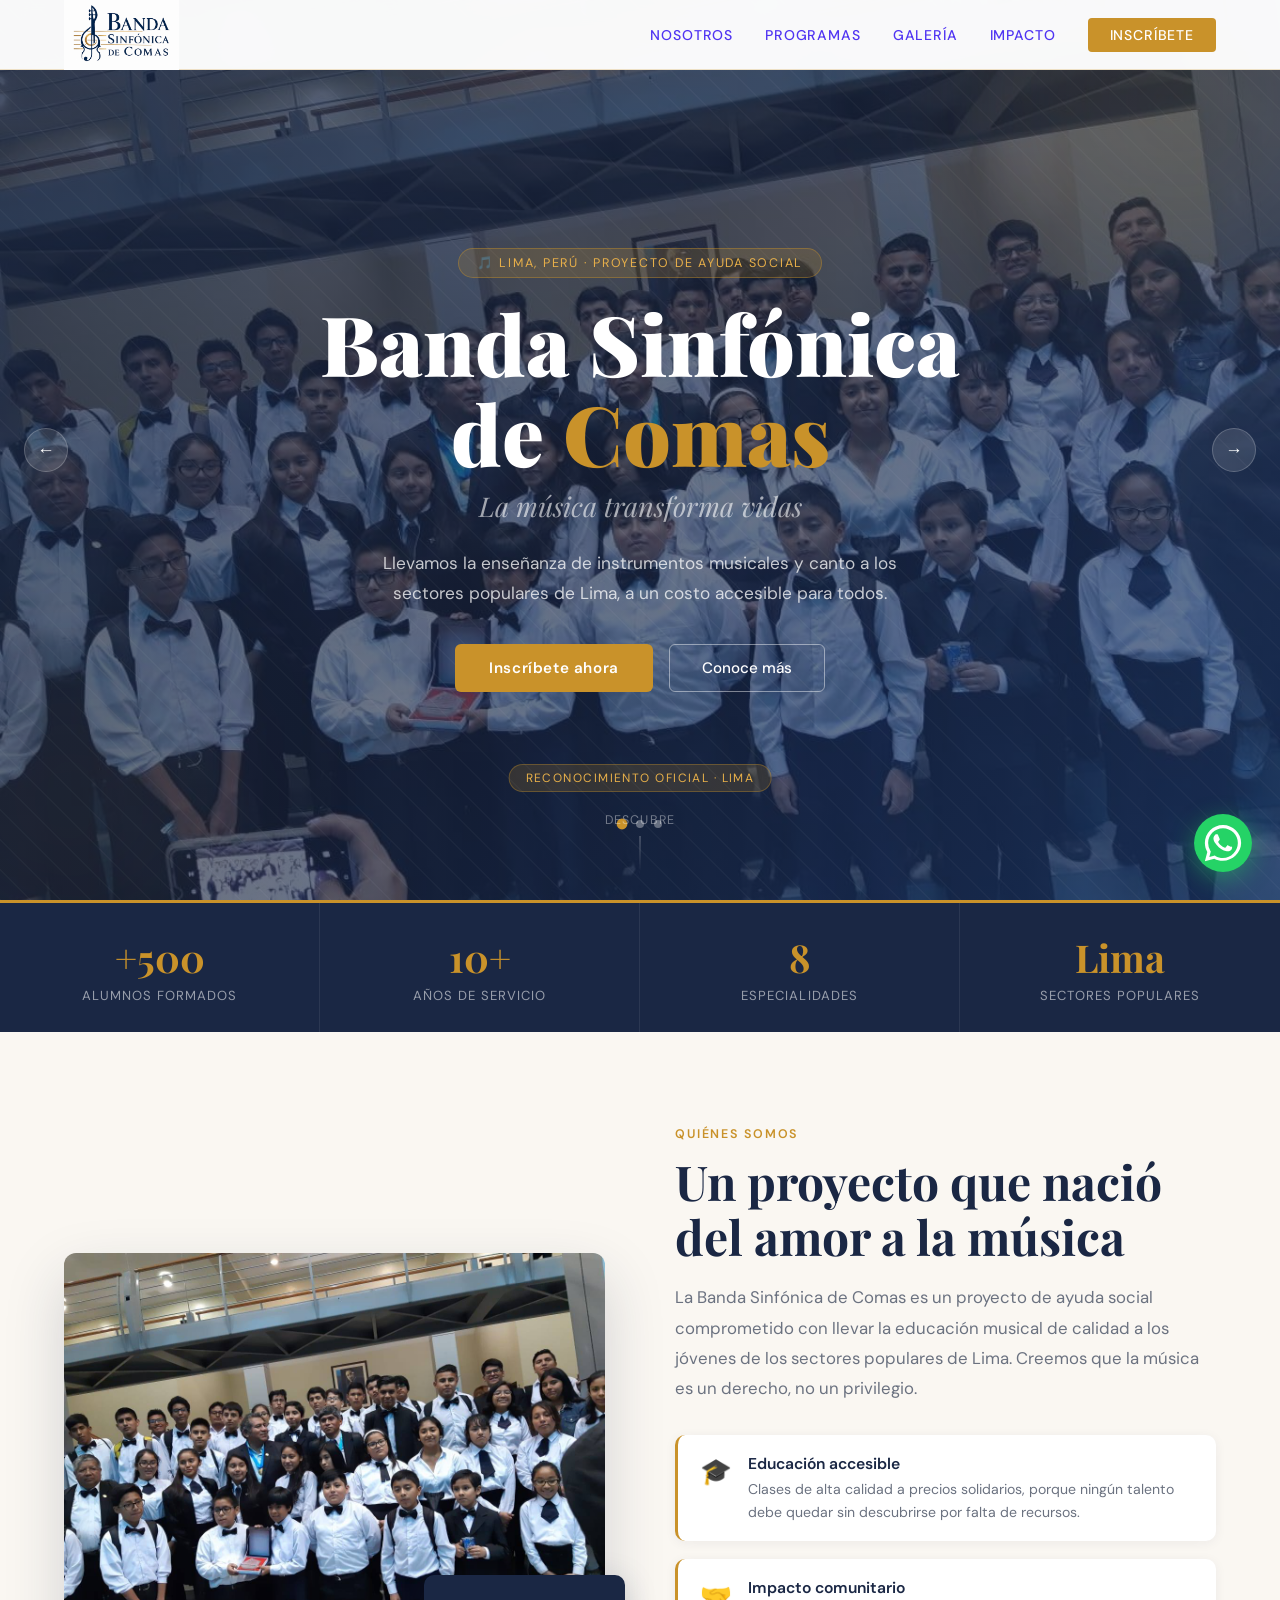
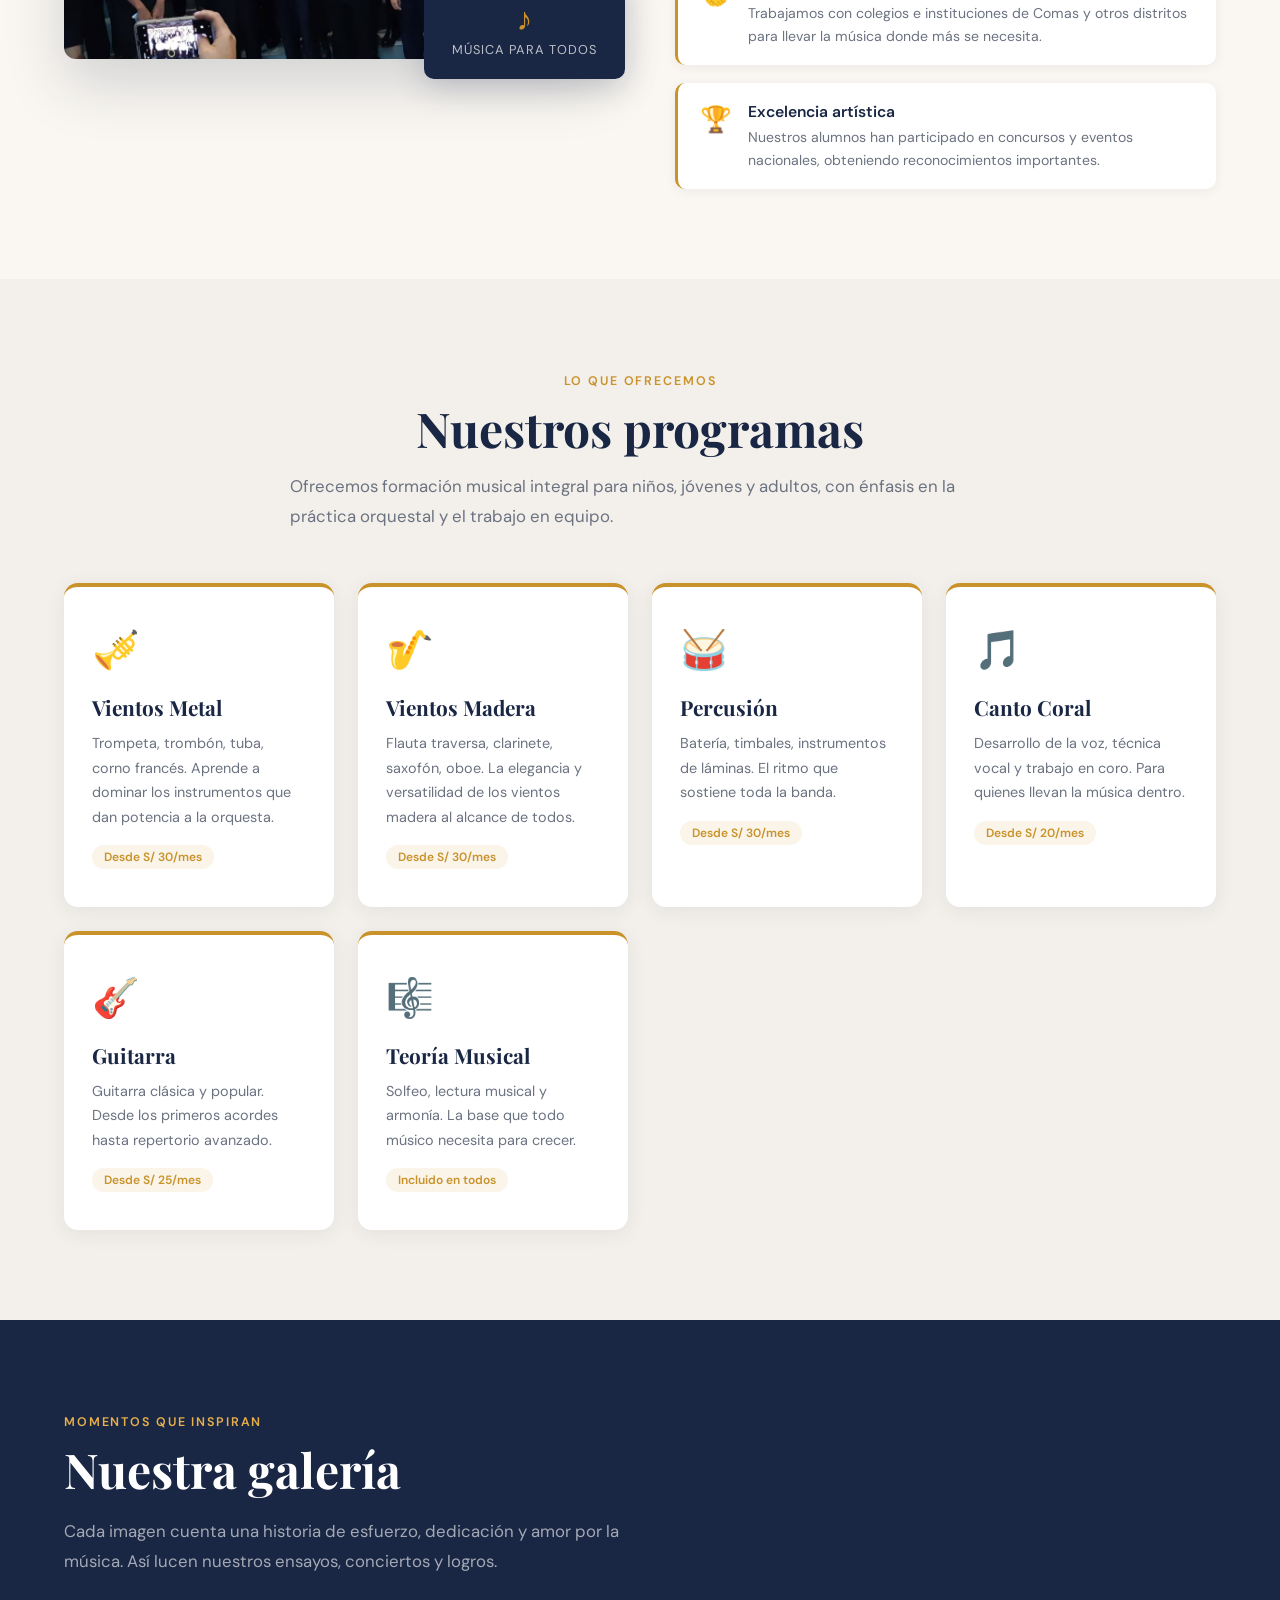
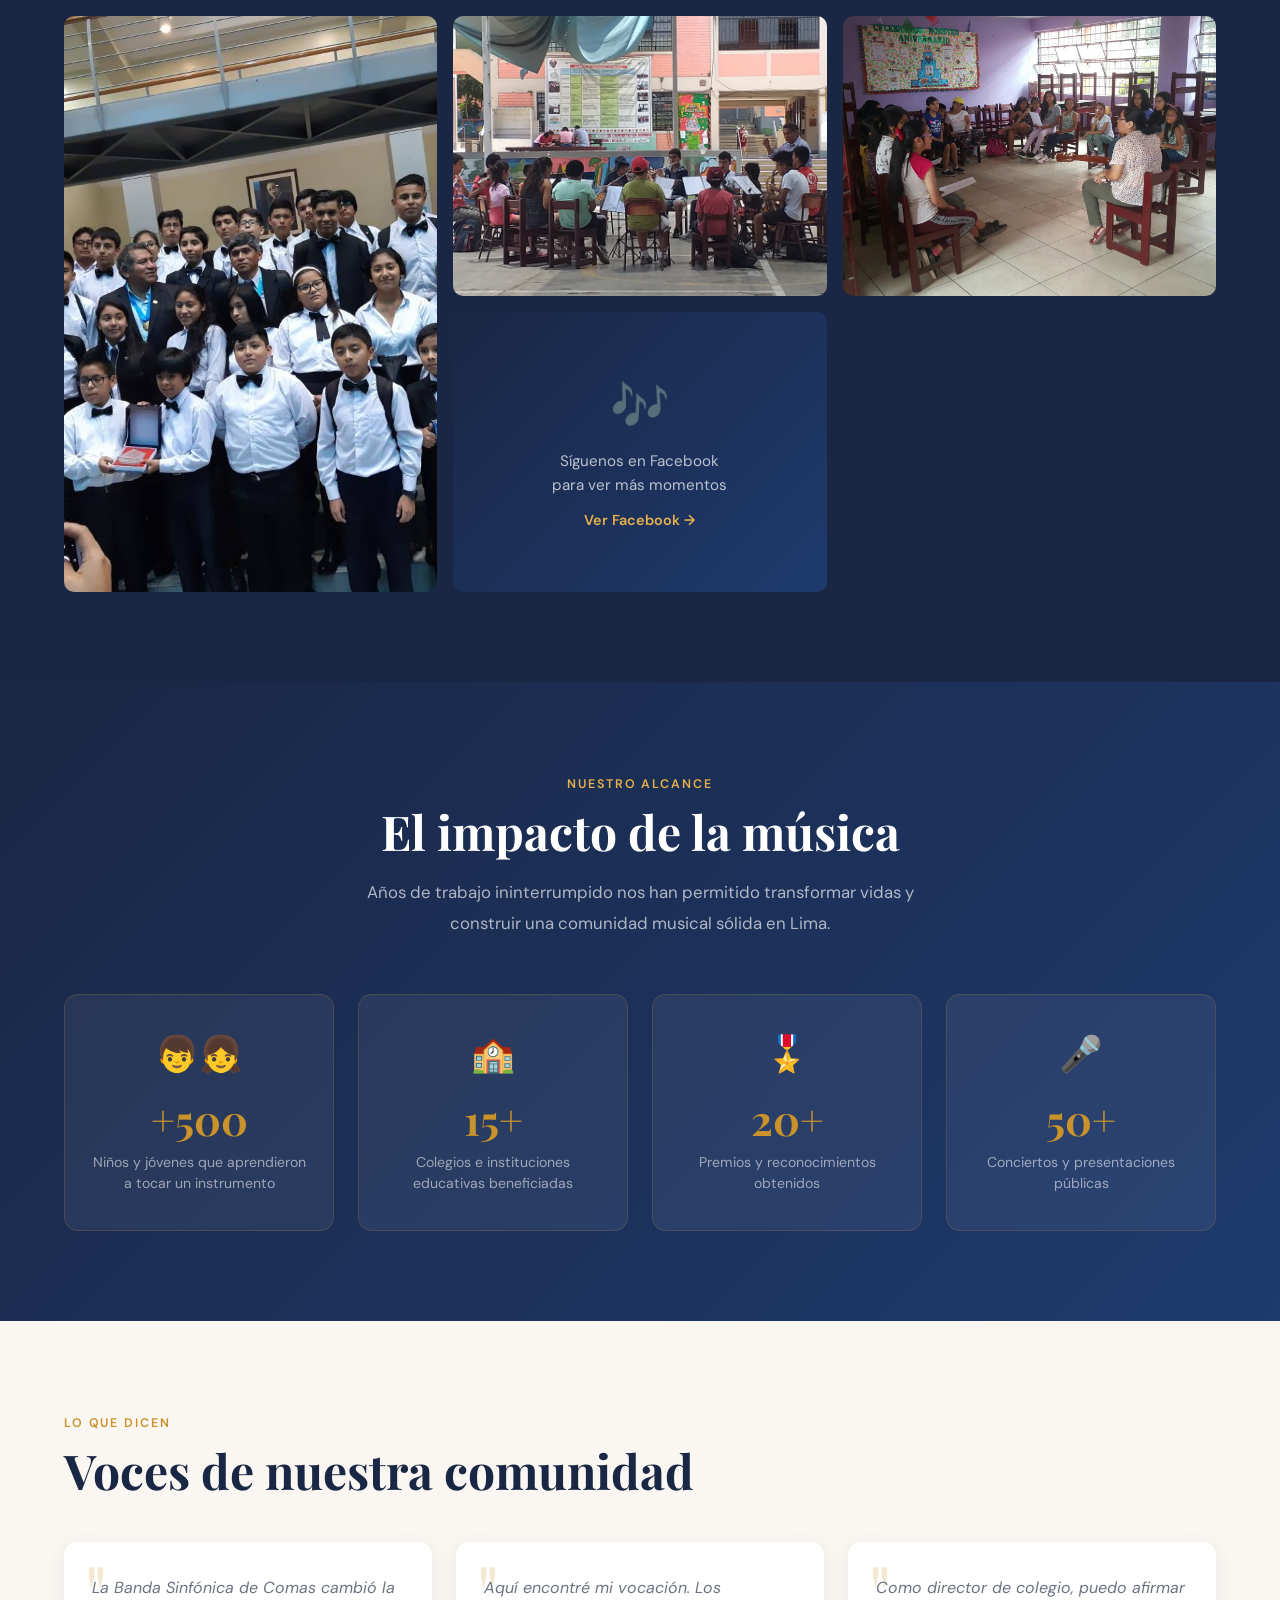
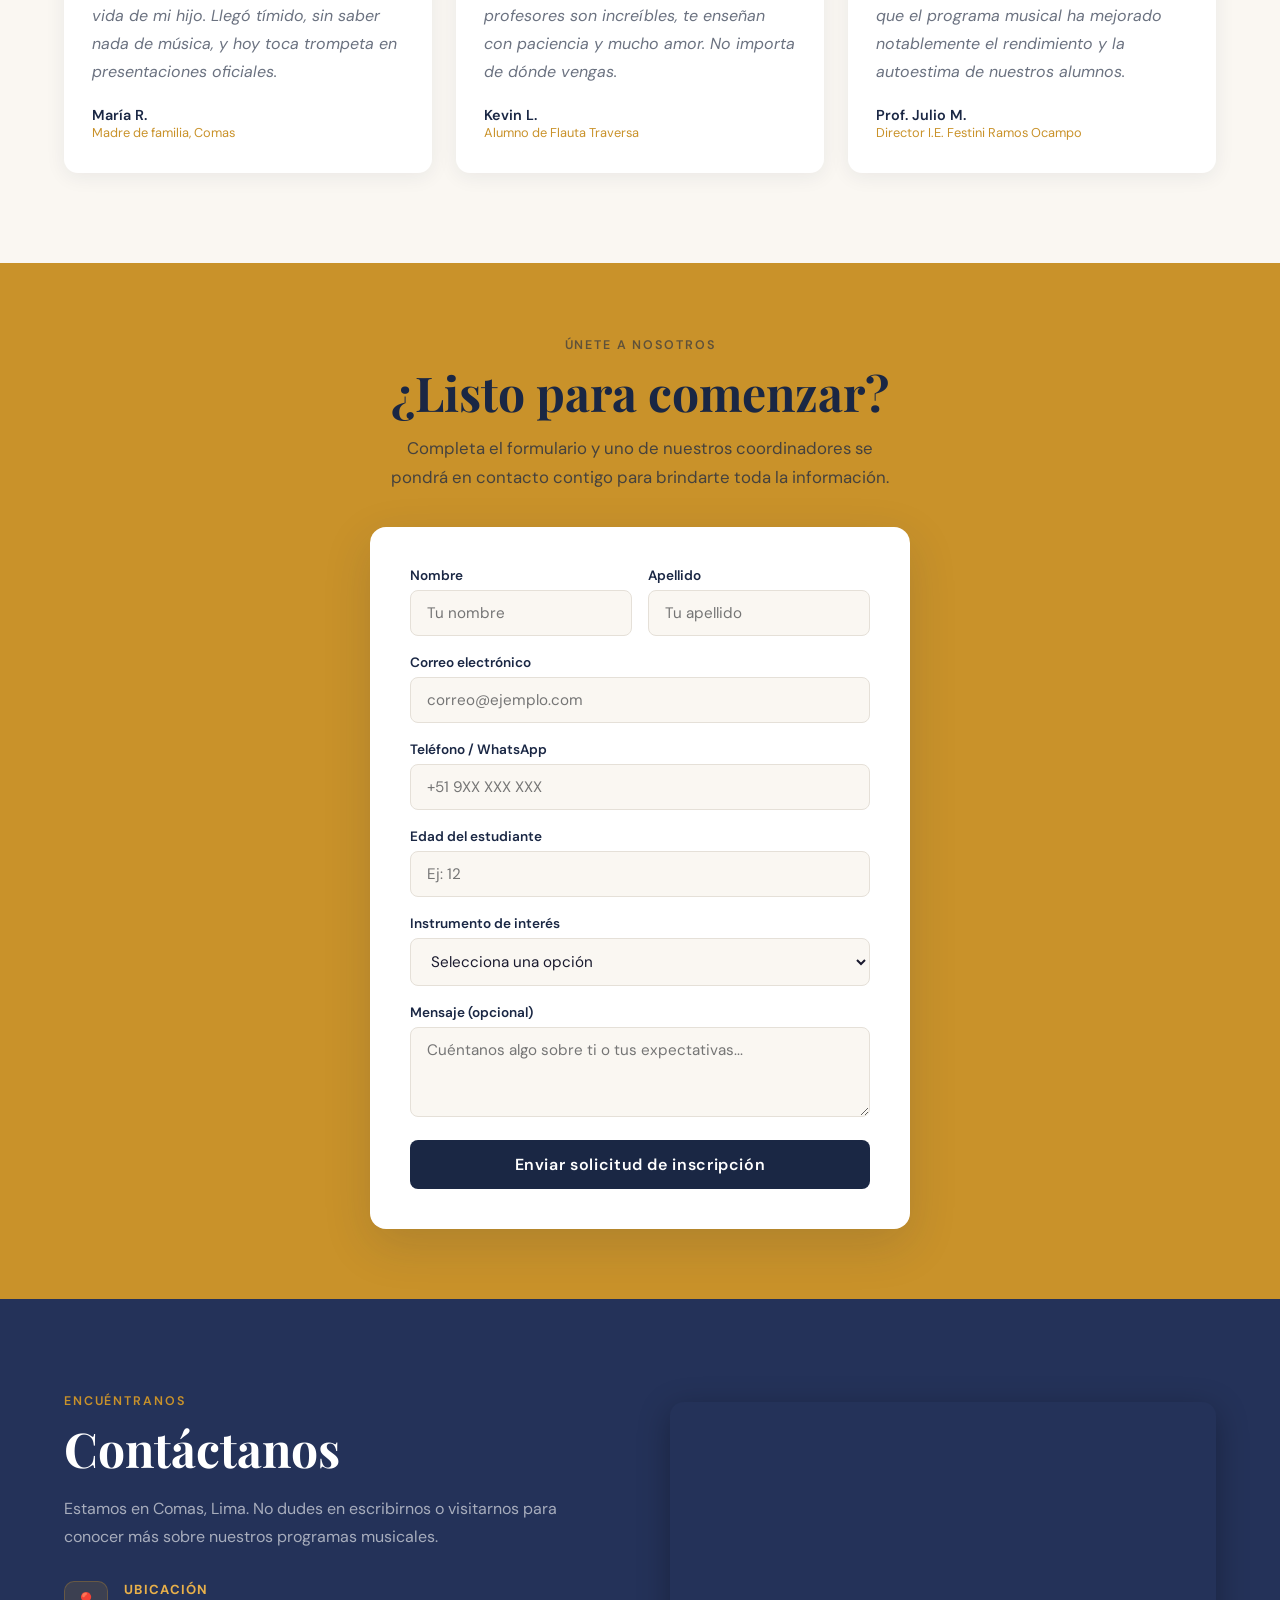
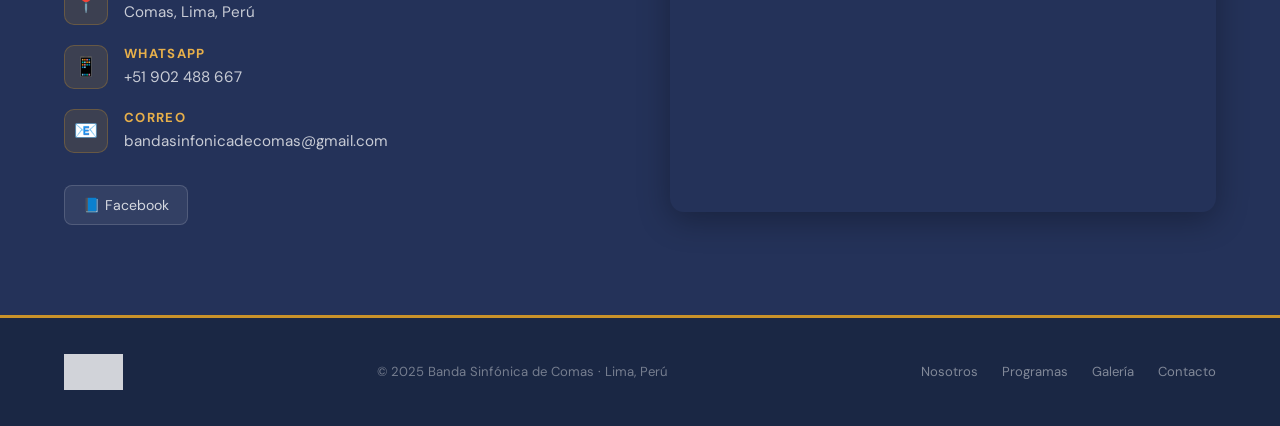
==== index_2.html @ 3921344e "Add files via upload" ====
<!DOCTYPE html>
<html lang="es">

<head>
  <meta charset="UTF-8" />
  <meta name="viewport" content="width=device-width, initial-scale=1.0" />
  <title>Banda Sinfónica de Comas | Música para Todos</title>
  <meta name="description"
    content="La Banda Sinfónica de Comas es un proyecto de ayuda social que lleva la enseñanza de instrumentos musicales y canto a sectores populares de Lima, Perú." />
  <meta name="keywords"
    content="Banda Sinfónica de Comas, música Lima, enseñanza musical, instrumentos, canto, Perú, música popular" />
  <meta property="og:title" content="Banda Sinfónica de Comas" />
  <meta property="og:description"
    content="Llevamos la música a quienes más lo merecen. Clases de instrumentos y canto a bajo costo en Lima, Perú." />
  <meta property="og:type" content="website" />
  <link rel="preconnect" href="https://fonts.googleapis.com" />
  <link rel="preconnect" href="https://fonts.gstatic.com" crossorigin />
  <link
    href="https://fonts.googleapis.com/css2?family=Playfair+Display:wght@400;700;900&family=DM+Sans:wght@300;400;500;600&display=swap"
    rel="stylesheet" />

  <!-- WHATSAPP FLOTANTE -->
  <a href="https://wa.me/51902488667?text=Hola%2C%20me%20interesa%20información%20sobre%20la%20Banda%20Sinfónica%20de%20Comas"
    target="_blank" rel="noopener" class="whatsapp-float" aria-label="Contáctanos por WhatsApp">
    <svg xmlns="http://www.w3.org/2000/svg" viewBox="0 0 48 48" fill="none">
      <circle cx="24" cy="24" r="24" fill="#25D366" />
      <path fill="#fff"
        d="M34.5 13.5A14.9 14.9 0 0 0 24 9C15.7 9 9 15.7 9 24c0 2.6.7 5.2 2 7.4L9 39l7.8-2c2.1 1.1 4.5 1.7 6.9 1.7h.1C31.9 38.7 39 32 39 24c0-4-1.6-7.8-4.5-10.5zM24 36.4h-.1c-2.2 0-4.3-.6-6.2-1.7l-.4-.3-4.6 1.2 1.2-4.5-.3-.5A12.3 12.3 0 0 1 11.7 24C11.7 17.2 17.2 11.7 24 11.7c3.3 0 6.4 1.3 8.7 3.6 2.3 2.3 3.6 5.4 3.6 8.7-.1 6.8-5.6 12.4-12.3 12.4zm6.8-9.2c-.4-.2-2.2-1.1-2.6-1.2-.4-.1-.6-.2-.9.2-.3.4-1 1.2-1.2 1.5-.2.3-.5.3-.9.1-.4-.2-1.6-.6-3-1.9-1.1-1-1.9-2.2-2.1-2.6-.2-.4 0-.6.2-.8l.6-.7c.2-.2.3-.4.4-.7.1-.3 0-.5-.1-.7-.1-.2-.9-2.1-1.2-2.9-.3-.8-.6-.7-.9-.7h-.7c-.3 0-.7.1-1 .5-.4.4-1.3 1.3-1.3 3.1s1.4 3.6 1.6 3.8c.2.3 2.7 4.1 6.5 5.7.9.4 1.6.6 2.2.8.9.3 1.7.2 2.4.1.7-.1 2.2-.9 2.5-1.8.3-.9.3-1.6.2-1.8-.1-.1-.4-.2-.8-.4z" />
    </svg>
    <span class="whatsapp-tooltip">¡Escríbenos!</span>
  </a>

  <style>
    *,
    *::before,
    *::after {
      box-sizing: border-box;
      margin: 0;
      padding: 0;
    }

    .whatsapp-float {
      position: fixed;
      bottom: 28px;
      right: 28px;
      z-index: 999;
      width: 58px;
      height: 58px;
      display: flex;
      align-items: center;
      justify-content: center;
      border-radius: 50%;
      box-shadow: 0 6px 24px rgba(37, 211, 102, 0.45);
      transition: transform 0.25s, box-shadow 0.25s;
      animation: waPulse 2.5s infinite;
    }

    .whatsapp-float svg {
      width: 58px;
      height: 58px;
    }

    .whatsapp-float:hover {
      transform: scale(1.12);
      box-shadow: 0 10px 32px rgba(37, 211, 102, 0.6);
      animation: none;
    }

    .whatsapp-tooltip {
      position: absolute;
      right: 68px;
      background: #25D366;
      color: #fff;
      font-family: 'DM Sans', sans-serif;
      font-size: 0.82rem;
      font-weight: 600;
      padding: 6px 14px;
      border-radius: 20px;
      white-space: nowrap;
      opacity: 0;
      pointer-events: none;
      transform: translateX(8px);
      transition: opacity 0.2s, transform 0.2s;
      box-shadow: 0 4px 12px rgba(0, 0, 0, 0.15);
    }

    .whatsapp-tooltip::after {
      content: '';
      position: absolute;
      right: -6px;
      top: 50%;
      transform: translateY(-50%);
      border: 6px solid transparent;
      border-left-color: #25D366;
      border-right: none;
    }

    .whatsapp-float:hover .whatsapp-tooltip {
      opacity: 1;
      transform: translateX(0);
    }


    :root {
      --navy: #1a2744;
      --navy-light: #243259;
      --gold: #c9922a;
      --gold-light: #e8b04a;
      --cream: #faf7f2;
      --white: #ffffff;
      --gray: #6b7280;
      --gray-light: #f3f0eb;
      --text: #1a1a2e;
    }

    html {
      scroll-behavior: smooth;
    }

    body {
      font-family: 'DM Sans', sans-serif;
      background: var(--cream);
      color: var(--text);
      overflow-x: hidden;
    }

    /* ── NAV ── */
    nav {
      position: fixed;
      top: 0;
      left: 0;
      right: 0;
      z-index: 100;
      background: rgba(255, 255, 255, 0.97);
      backdrop-filter: blur(12px);
      display: flex;
      align-items: center;
      justify-content: space-between;
      padding: 0 5%;
      height: 70px;
      border-bottom: 1px solid rgba(201, 146, 42, 0.25);
    }

    .nav-logo {
      display: flex;
      align-items: center;
      gap: 12px;
      text-decoration: none;
    }

    .nav-logo img {
      height: 70px;
      filter: brightness(1) invert(0);
    }

    .nav-links {
      display: flex;
      gap: 32px;
      list-style: none;
    }

    .nav-links a {
      color: rgba(43, 9, 240, 0.82);
      text-decoration: none;
      font-size: 0.88rem;
      font-weight: 500;
      letter-spacing: 0.06em;
      text-transform: uppercase;
      transition: color 0.2s;
    }

    .nav-links a:hover {
      color: var(--gold-light);
    }

    .nav-cta {
      background: var(--gold);
      color: #ffffff !important;
      padding: 8px 22px;
      border-radius: 4px;
    }

    .nav-cta:hover {
      background: var(--gold-light);
      color: var(--navy) !important;
    }

    .hamburger {
      display: none;
      flex-direction: column;
      gap: 5px;
      cursor: pointer;
      background: none;
      border: none;
      padding: 4px;
    }

    .hamburger span {
      display: block;
      width: 24px;
      height: 2px;
      background: #2c0586;
      border-radius: 2px;
      transition: 0.3s;
    }

    .mobile-menu {
      display: none;
      flex-direction: column;
      background: var(--navy);
      padding: 24px 5%;
      position: fixed;
      top: 70px;
      left: 0;
      right: 0;
      z-index: 99;
      border-bottom: 2px solid var(--gold);
    }

    .mobile-menu a {
      color: rgba(32, 4, 97, 0.85);
      text-decoration: none;
      padding: 12px 0;
      border-bottom: 1px solid rgba(12, 3, 94, 0.08);
      font-size: 1rem;
      font-weight: 500;
    }

    .mobile-menu.open {
      display: flex;
    }

    /* ── HERO ── */
    #hero {
      min-height: 100vh;
      display: flex;
      align-items: center;
      justify-content: center;
      text-align: center;
      padding: 100px 5% 60px;
      position: relative;
      overflow: hidden;
    }

    /* Slideshow background */
    .hero-slider {
      position: absolute;
      inset: 0;
      z-index: 0;
    }

    .hero-slide {
      position: absolute;
      inset: 0;
      background-size: cover;
      background-position: center;
      opacity: 0;
      transition: opacity 1.2s ease;
    }

    .hero-slide.active {
      opacity: 1;
    }

    .hero-slide::after {
      content: '';
      position: absolute;
      inset: 0;
      background: linear-gradient(135deg,
          rgba(26, 39, 68, 0.82) 0%,
          rgba(26, 39, 68, 0.65) 50%,
          rgba(30, 58, 110, 0.72) 100%);
    }

    /* Slide dots */
    .hero-dots {
      position: absolute;
      bottom: 72px;
      left: 50%;
      transform: translateX(-50%);
      display: flex;
      gap: 10px;
      z-index: 10;
    }

    .hero-dot {
      width: 8px;
      height: 8px;
      border-radius: 50%;
      background: rgba(255, 255, 255, 0.35);
      border: none;
      cursor: pointer;
      padding: 0;
      transition: background 0.3s, transform 0.3s;
    }

    .hero-dot.active {
      background: var(--gold);
      transform: scale(1.35);
    }

    /* Slide arrows */
    .hero-arrow {
      position: absolute;
      top: 50%;
      transform: translateY(-50%);
      z-index: 10;
      background: rgba(255, 255, 255, 0.12);
      border: 1px solid rgba(255, 255, 255, 0.2);
      color: #fff;
      width: 44px;
      height: 44px;
      border-radius: 50%;
      display: flex;
      align-items: center;
      justify-content: center;
      cursor: pointer;
      font-size: 1.1rem;
      transition: background 0.2s;
    }

    .hero-arrow:hover {
      background: rgba(201, 146, 42, 0.45);
      border-color: var(--gold);
    }

    .hero-arrow.prev {
      left: 24px;
    }

    .hero-arrow.next {
      right: 24px;
    }

    /* Caption pill per slide */
    .slide-caption {
      position: absolute;
      bottom: 108px;
      left: 50%;
      transform: translateX(-50%);
      z-index: 10;
      background: rgba(201, 146, 42, 0.18);
      border: 1px solid rgba(201, 146, 42, 0.35);
      color: var(--gold-light);
      font-size: 0.75rem;
      letter-spacing: 0.12em;
      text-transform: uppercase;
      padding: 5px 16px;
      border-radius: 20px;
      white-space: nowrap;
      opacity: 0;
      transition: opacity 0.6s ease;
      pointer-events: none;
    }

    .slide-caption.visible {
      opacity: 1;
    }

    .hero-bg-pattern {
      position: absolute;
      inset: 0;
      opacity: 0.03;
      z-index: 1;
      background-image: repeating-linear-gradient(45deg, #fff 0, #fff 1px, transparent 0, transparent 50%);
      background-size: 30px 30px;
    }

    .hero-deco {
      position: absolute;
      z-index: 1;
      border-radius: 50%;
      filter: blur(80px);
      pointer-events: none;
    }

    .hero-deco-1 {
      width: 400px;
      height: 400px;
      background: rgba(201, 146, 42, 0.12);
      top: -100px;
      right: -100px;
    }

    .hero-deco-2 {
      width: 300px;
      height: 300px;
      background: rgba(201, 146, 42, 0.06);
      bottom: -50px;
      left: -80px;
    }

    .hero-content {
      position: relative;
      max-width: 800px;
      z-index: 5;
    }

    .hero-badge {
      display: inline-block;
      margin-bottom: 20px;
      background: rgba(201, 146, 42, 0.18);
      border: 1px solid rgba(201, 146, 42, 0.4);
      color: var(--gold-light);
      font-size: 0.78rem;
      letter-spacing: 0.14em;
      text-transform: uppercase;
      padding: 6px 18px;
      border-radius: 20px;
      animation: fadeUp 0.6s ease both;
    }

    .hero-title {
      font-family: 'Playfair Display', serif;
      font-size: clamp(2.6rem, 7vw, 5.2rem);
      font-weight: 900;
      color: #fff;
      line-height: 1.08;
      margin-bottom: 10px;
      animation: fadeUp 0.7s 0.1s ease both;
    }

    .hero-title span {
      color: var(--gold);
    }

    .hero-subtitle {
      font-family: 'Playfair Display', serif;
      font-size: clamp(1.1rem, 3vw, 1.7rem);
      color: rgba(255, 255, 255, 0.6);
      font-style: italic;
      margin-bottom: 24px;
      animation: fadeUp 0.7s 0.2s ease both;
    }

    .hero-desc {
      font-size: 1.08rem;
      color: rgba(255, 255, 255, 0.75);
      max-width: 560px;
      margin: 0 auto 36px;
      line-height: 1.75;
      animation: fadeUp 0.7s 0.3s ease both;
    }

    .hero-buttons {
      display: flex;
      gap: 16px;
      justify-content: center;
      flex-wrap: wrap;
      animation: fadeUp 0.7s 0.4s ease both;
    }

    .btn-primary {
      background: var(--gold);
      color: #fff;
      text-decoration: none;
      padding: 14px 34px;
      border-radius: 6px;
      font-weight: 600;
      font-size: 0.95rem;
      letter-spacing: 0.04em;
      transition: background 0.2s, transform 0.2s;
    }

    .btn-primary:hover {
      background: var(--gold-light);
      transform: translateY(-2px);
    }

    .btn-outline {
      border: 1.5px solid rgba(255, 255, 255, 0.45);
      color: #fff;
      text-decoration: none;
      padding: 13px 32px;
      border-radius: 6px;
      font-weight: 500;
      font-size: 0.95rem;
      transition: border-color 0.2s, background 0.2s;
    }

    .btn-outline:hover {
      border-color: var(--gold-light);
      background: rgba(201, 146, 42, 0.1);
    }

    .hero-scroll {
      position: absolute;
      bottom: 28px;
      left: 50%;
      transform: translateX(-50%);
      color: rgba(255, 255, 255, 0.4);
      font-size: 0.78rem;
      letter-spacing: 0.1em;
      text-transform: uppercase;
      display: flex;
      flex-direction: column;
      align-items: center;
      gap: 8px;
      animation: bounce 2s infinite;
      z-index: 10;
    }

    .hero-scroll::after {
      content: '';
      display: block;
      width: 1px;
      height: 36px;
      background: linear-gradient(to bottom, rgba(255, 255, 255, 0.4), transparent);
    }

    /* ── STATS BAR ── */
    .stats-bar {
      background: var(--navy);
      display: grid;
      grid-template-columns: repeat(4, 1fr);
      border-top: 3px solid var(--gold);
    }

    .stat-item {
      padding: 28px 20px;
      text-align: center;
      border-right: 1px solid rgba(255, 255, 255, 0.08);
    }

    .stat-item:last-child {
      border-right: none;
    }

    .stat-num {
      font-family: 'Playfair Display', serif;
      font-size: 2.4rem;
      font-weight: 700;
      color: var(--gold);
    }

    .stat-label {
      font-size: 0.82rem;
      color: rgba(255, 255, 255, 0.55);
      margin-top: 4px;
      text-transform: uppercase;
      letter-spacing: 0.08em;
    }

    /* ── SECTION COMMONS ── */
    section {
      padding: 90px 5%;
    }

    .section-tag {
      display: inline-block;
      color: var(--gold);
      font-size: 0.78rem;
      letter-spacing: 0.15em;
      text-transform: uppercase;
      font-weight: 600;
      margin-bottom: 12px;
    }

    .section-title {
      font-family: 'Playfair Display', serif;
      font-size: clamp(2rem, 4vw, 3rem);
      font-weight: 700;
      color: var(--navy);
      line-height: 1.15;
      margin-bottom: 18px;
    }

    .section-title.light {
      color: #fff;
    }

    .section-body {
      color: var(--gray);
      font-size: 1.05rem;
      line-height: 1.8;
      max-width: 560px;
    }

    .section-body.wide {
      max-width: 700px;
    }

    /* ── NOSOTROS ── */
    #nosotros {
      background: var(--cream);
      display: grid;
      grid-template-columns: 1fr 1fr;
      gap: 70px;
      align-items: center;
    }

    .about-img-wrap {
      position: relative;
    }

    .about-img-wrap img {
      width: 100%;
      border-radius: 12px;
      box-shadow: 0 24px 60px rgba(26, 39, 68, 0.18);
      display: block;
    }

    .about-badge {
      position: absolute;
      bottom: -20px;
      right: -20px;
      background: var(--navy);
      color: #fff;
      padding: 20px 28px;
      border-radius: 10px;
      box-shadow: 0 8px 32px rgba(26, 39, 68, 0.22);
      text-align: center;
    }

    .about-badge strong {
      font-family: 'Playfair Display', serif;
      font-size: 2rem;
      color: var(--gold);
      display: block;
    }

    .about-badge span {
      font-size: 0.8rem;
      opacity: 0.7;
      text-transform: uppercase;
      letter-spacing: 0.08em;
    }

    .about-features {
      display: flex;
      flex-direction: column;
      gap: 18px;
      margin-top: 32px;
    }

    .feature {
      display: flex;
      gap: 16px;
      align-items: flex-start;
      background: #fff;
      padding: 18px 22px;
      border-radius: 10px;
      border-left: 3px solid var(--gold);
      box-shadow: 0 2px 12px rgba(26, 39, 68, 0.06);
    }

    .feature-icon {
      font-size: 1.6rem;
      flex-shrink: 0;
      margin-top: 2px;
    }

    .feature h4 {
      font-weight: 600;
      color: var(--navy);
      margin-bottom: 4px;
      font-size: 0.98rem;
    }

    .feature p {
      color: var(--gray);
      font-size: 0.88rem;
      line-height: 1.6;
    }

    /* ── PROGRAMAS ── */
    #programas {
      background: var(--gray-light);
      text-align: center;
    }

    #programas .section-title {
      margin: 0 auto 14px;
    }

    #programas .section-body {
      margin: 0 auto 52px;
      text-align: left;
    }

    .programs-grid {
      display: grid;
      grid-template-columns: repeat(auto-fit, minmax(240px, 1fr));
      gap: 24px;
    }

    .program-card {
      background: #fff;
      border-radius: 14px;
      padding: 38px 28px;
      text-align: left;
      box-shadow: 0 4px 20px rgba(26, 39, 68, 0.07);
      border-top: 4px solid var(--gold);
      transition: transform 0.25s, box-shadow 0.25s;
    }

    .program-card:hover {
      transform: translateY(-6px);
      box-shadow: 0 12px 36px rgba(26, 39, 68, 0.13);
    }

    .program-icon {
      font-size: 2.4rem;
      margin-bottom: 18px;
    }

    .program-card h3 {
      font-family: 'Playfair Display', serif;
      font-size: 1.3rem;
      color: var(--navy);
      margin-bottom: 10px;
    }

    .program-card p {
      color: var(--gray);
      font-size: 0.9rem;
      line-height: 1.7;
    }

    .program-tag {
      display: inline-block;
      margin-top: 16px;
      background: rgba(201, 146, 42, 0.1);
      color: var(--gold);
      font-size: 0.75rem;
      padding: 4px 12px;
      border-radius: 20px;
      font-weight: 600;
    }

    /* ── GALERÍA ── */
    #galeria {
      background: var(--navy);
      color: #fff;
    }

    #galeria .section-body {
      color: rgba(255, 255, 255, 0.6);
      margin-bottom: 40px;
    }

    .gallery-grid {
      display: grid;
      grid-template-columns: repeat(3, 1fr);
      grid-template-rows: auto auto;
      gap: 16px;
    }

    .gallery-item {
      overflow: hidden;
      border-radius: 10px;
      position: relative;
      aspect-ratio: 4/3;
    }

    .gallery-item img {
      width: 100%;
      height: 100%;
      object-fit: cover;
      transition: transform 0.5s;
    }

    .gallery-item:hover img {
      transform: scale(1.06);
    }

    .gallery-item.tall {
      grid-row: span 2;
      aspect-ratio: unset;
    }

    /* ── IMPACTO ── */
    #impacto {
      background: linear-gradient(135deg, var(--navy) 0%, #1e3a6e 100%);
      text-align: center;
      color: #fff;
    }

    #impacto .section-body {
      color: rgba(255, 255, 255, 0.65);
      margin: 0 auto 56px;
    }

    .impact-grid {
      display: grid;
      grid-template-columns: repeat(auto-fit, minmax(220px, 1fr));
      gap: 24px;
    }

    .impact-card {
      background: rgba(255, 255, 255, 0.06);
      border-radius: 14px;
      padding: 36px 24px;
      border: 1px solid rgba(201, 146, 42, 0.2);
      transition: background 0.25s;
    }

    .impact-card:hover {
      background: rgba(255, 255, 255, 0.1);
    }

    .impact-icon {
      font-size: 2.2rem;
      margin-bottom: 14px;
    }

    .impact-num {
      font-family: 'Playfair Display', serif;
      font-size: 2.6rem;
      font-weight: 700;
      color: var(--gold);
    }

    .impact-label {
      color: rgba(255, 255, 255, 0.55);
      font-size: 0.88rem;
      margin-top: 6px;
      line-height: 1.5;
    }

    /* ── TESTIMONIOS ── */
    #testimonios {
      background: var(--cream);
    }

    .testimonios-grid {
      display: grid;
      grid-template-columns: repeat(auto-fit, minmax(280px, 1fr));
      gap: 24px;
      margin-top: 44px;
    }

    .testimonio {
      background: #fff;
      border-radius: 14px;
      padding: 32px 28px;
      box-shadow: 0 4px 20px rgba(26, 39, 68, 0.07);
      position: relative;
    }

    .testimonio::before {
      content: '"';
      font-family: 'Playfair Display', serif;
      font-size: 5rem;
      color: var(--gold);
      opacity: 0.2;
      position: absolute;
      top: 10px;
      left: 20px;
      line-height: 1;
    }

    .testimonio p {
      color: var(--gray);
      line-height: 1.75;
      font-style: italic;
      position: relative;
    }

    .testimonio-author {
      margin-top: 20px;
      font-weight: 600;
      color: var(--navy);
      font-size: 0.9rem;
    }

    .testimonio-role {
      color: var(--gold);
      font-size: 0.8rem;
    }

    /* ── INSCRIPCIÓN ── */
    #inscripcion {
      background: var(--gold);
      text-align: center;
      padding: 70px 5%;
    }

    #inscripcion .section-title {
      color: var(--navy);
      margin: 0 auto 14px;
    }

    #inscripcion p {
      color: rgba(26, 39, 68, 0.75);
      font-size: 1.05rem;
      margin: 0 auto 36px;
      max-width: 520px;
      line-height: 1.7;
    }

    .form-wrap {
      max-width: 540px;
      margin: 0 auto;
      background: #fff;
      border-radius: 16px;
      padding: 40px;
      box-shadow: 0 16px 48px rgba(26, 39, 68, 0.15);
      text-align: left;
    }

    .form-row {
      display: grid;
      grid-template-columns: 1fr 1fr;
      gap: 16px;
    }

    .form-group {
      margin-bottom: 18px;
    }

    .form-group label {
      display: block;
      font-size: 0.85rem;
      font-weight: 600;
      color: var(--navy);
      margin-bottom: 6px;
    }

    .form-group input,
    .form-group select,
    .form-group textarea {
      width: 100%;
      padding: 12px 16px;
      border: 1.5px solid #e5e0d8;
      border-radius: 8px;
      font-family: inherit;
      font-size: 0.95rem;
      color: var(--text);
      background: var(--cream);
      transition: border-color 0.2s;
      outline: none;
    }

    .form-group input:focus,
    .form-group select:focus,
    .form-group textarea:focus {
      border-color: var(--gold);
    }

    .form-group textarea {
      resize: vertical;
      min-height: 90px;
    }

    .form-submit {
      width: 100%;
      padding: 14px;
      background: var(--navy);
      color: #fff;
      border: none;
      border-radius: 8px;
      font-size: 1rem;
      font-weight: 600;
      cursor: pointer;
      font-family: inherit;
      letter-spacing: 0.04em;
      transition: background 0.2s;
    }

    .form-submit:hover {
      background: var(--gold);
    }

    /* ── CONTACTO ── */
    #contacto {
      background: var(--navy-light);
      display: grid;
      grid-template-columns: 1fr 1fr;
      gap: 60px;
      align-items: center;
      color: #fff;
    }

    #contacto .section-title {
      color: #fff;
    }

    .contact-items {
      display: flex;
      flex-direction: column;
      gap: 20px;
      margin-top: 30px;
    }

    .contact-item {
      display: flex;
      gap: 16px;
      align-items: flex-start;
    }

    .contact-icon {
      width: 44px;
      height: 44px;
      border-radius: 10px;
      background: rgba(201, 146, 42, 0.15);
      border: 1px solid rgba(201, 146, 42, 0.3);
      display: flex;
      align-items: center;
      justify-content: center;
      font-size: 1.2rem;
      flex-shrink: 0;
    }

    .contact-item h4 {
      font-size: 0.82rem;
      text-transform: uppercase;
      letter-spacing: 0.1em;
      color: var(--gold-light);
      margin-bottom: 4px;
    }

    .contact-item p,
    .contact-item a {
      color: rgba(255, 255, 255, 0.75);
      font-size: 0.95rem;
      text-decoration: none;
    }

    .contact-item a:hover {
      color: var(--gold-light);
    }

    .social-links {
      display: flex;
      gap: 12px;
      margin-top: 32px;
    }

    .social-btn {
      display: flex;
      align-items: center;
      gap: 8px;
      background: rgba(255, 255, 255, 0.07);
      border: 1px solid rgba(255, 255, 255, 0.15);
      color: rgba(255, 255, 255, 0.8);
      text-decoration: none;
      padding: 10px 18px;
      border-radius: 8px;
      font-size: 0.88rem;
      transition: background 0.2s, border-color 0.2s;
    }

    .social-btn:hover {
      background: rgba(201, 146, 42, 0.2);
      border-color: var(--gold);
      color: #fff;
    }

    .map-embed {
      border-radius: 14px;
      overflow: hidden;
      box-shadow: 0 8px 32px rgba(0, 0, 0, 0.3);
      aspect-ratio: 4/3;
    }

    .map-embed iframe {
      width: 100%;
      height: 100%;
      border: none;
      display: block;
    }

    /* ── FOOTER ── */
    footer {
      background: var(--navy);
      border-top: 3px solid var(--gold);
      padding: 36px 5%;
      display: flex;
      align-items: center;
      justify-content: space-between;
      flex-wrap: gap;
      gap: 16px;
    }

    .footer-logo {
      display: flex;
      align-items: center;
      gap: 12px;
    }

    .footer-logo img {
      height: 36px;
      filter: brightness(0) invert(1);
      opacity: 0.8;
    }

    .footer-copy {
      color: rgba(255, 255, 255, 0.4);
      font-size: 0.82rem;
    }

    .footer-links {
      display: flex;
      gap: 24px;
    }

    .footer-links a {
      color: rgba(255, 255, 255, 0.45);
      text-decoration: none;
      font-size: 0.82rem;
    }

    .footer-links a:hover {
      color: var(--gold-light);
    }

    /* ── ANIMATIONS ── */
    @keyframes fadeUp {
      from {
        opacity: 0;
        transform: translateY(24px);
      }

      to {
        opacity: 1;
        transform: translateY(0);
      }
    }

    @keyframes bounce {

      0%,
      100% {
        transform: translateX(-50%) translateY(0);
      }

      50% {
        transform: translateX(-50%) translateY(-8px);
      }
    }

    .reveal {
      opacity: 0;
      transform: translateY(28px);
      transition: opacity 0.65s ease, transform 0.65s ease;
    }

    .reveal.visible {
      opacity: 1;
      transform: translateY(0);
    }

    /* ── RESPONSIVE ── */
    @media (max-width: 900px) {

      #nosotros,
      #contacto {
        grid-template-columns: 1fr;
        gap: 40px;
      }

      .stats-bar {
        grid-template-columns: repeat(2, 1fr);
      }

      .gallery-grid {
        grid-template-columns: 1fr 1fr;
      }

      .gallery-item.tall {
        grid-row: auto;
        aspect-ratio: 4/3;
      }

      .form-row {
        grid-template-columns: 1fr;
      }

      .about-badge {
        right: 0;
        bottom: -14px;
      }
    }

    @media (max-width: 640px) {
      nav {
        padding: 0 4%;
      }

      .nav-links {
        display: none;
      }

      .hamburger {
        display: flex;
      }

      section {
        padding: 60px 4%;
      }

      .stats-bar {
        grid-template-columns: repeat(2, 1fr);
      }

      .gallery-grid {
        grid-template-columns: 1fr;
      }

      footer {
        flex-direction: column;
        text-align: center;
      }

      .footer-links {
        justify-content: center;
        flex-wrap: wrap;
      }
    }
  </style>
</head>

<body>

  <!-- NAV -->
  <nav>
    <a class="nav-logo" href="#">
      <img src="./logo.png" alt="Banda Sinfónica de Comas" />
    </a>
    <ul class="nav-links">
      <li><a href="#nosotros">Nosotros</a></li>
      <li><a href="#programas">Programas</a></li>
      <li><a href="#galeria">Galería</a></li>
      <li><a href="#impacto">Impacto</a></li>
      <li><a href="#inscripcion" class="nav-cta">Inscríbete</a></li>
    </ul>
    <button class="hamburger" id="hamburger" aria-label="Menú">
      <span></span><span></span><span></span>
    </button>
  </nav>

  <div class="mobile-menu" id="mobileMenu">
    <a href="#nosotros">Nosotros</a>
    <a href="#programas">Programas</a>
    <a href="#galeria">Galería</a>
    <a href="#impacto">Impacto</a>
    <a href="#contacto">Contacto</a>
    <a href="#inscripcion" style="color:var(--gold-light);font-weight:700;">Inscríbete</a>
  </div>

  <!-- HERO -->
  <section id="hero">
    <!-- Image Slideshow -->
    <div class="hero-slider">
      <div class="hero-slide active" style="background-image:url('./slide1.jpg')"></div>
      <div class="hero-slide" style="background-image:url('./slide2.jpg')"></div>
      <div class="hero-slide" style="background-image:url('./slide3.jpg')"></div>
    </div>

    <div class="hero-bg-pattern"></div>
    <div class="hero-deco hero-deco-1"></div>
    <div class="hero-deco hero-deco-2"></div>

    <!-- Arrow controls -->
    <button class="hero-arrow prev" onclick="moveSlide(-1)" aria-label="Anterior">&#8592;</button>
    <button class="hero-arrow next" onclick="moveSlide(1)" aria-label="Siguiente">&#8594;</button>

    <!-- Content -->
    <div class="hero-content">
      <span class="hero-badge">🎵 Lima, Perú · Proyecto de Ayuda Social</span>
      <h1 class="hero-title">Banda Sinfónica<br />de <span>Comas</span></h1>
      <p class="hero-subtitle">La música transforma vidas</p>
      <p class="hero-desc">Llevamos la enseñanza de instrumentos musicales y canto a los sectores populares de Lima, a
        un costo accesible para todos.</p>
      <div class="hero-buttons">
        <a href="#inscripcion" class="btn-primary">Inscríbete ahora</a>
        <a href="#nosotros" class="btn-outline">Conoce más</a>
      </div>
    </div>

    <!-- Caption -->
    <div class="slide-caption visible" id="slideCaption">Reconocimiento oficial · Lima</div>

    <!-- Dots -->
    <div class="hero-dots">
      <button class="hero-dot active" onclick="goSlide(0)" aria-label="Slide 1"></button>
      <button class="hero-dot" onclick="goSlide(1)" aria-label="Slide 2"></button>
      <button class="hero-dot" onclick="goSlide(2)" aria-label="Slide 3"></button>
    </div>

    <div class="hero-scroll">Descubre</div>
  </section>

  <!-- STATS BAR -->
  <div class="stats-bar">
    <div class="stat-item">
      <div class="stat-num">+500</div>
      <div class="stat-label">Alumnos formados</div>
    </div>
    <div class="stat-item">
      <div class="stat-num">10+</div>
      <div class="stat-label">Años de servicio</div>
    </div>
    <div class="stat-item">
      <div class="stat-num">8</div>
      <div class="stat-label">Especialidades</div>
    </div>
    <div class="stat-item">
      <div class="stat-num">Lima</div>
      <div class="stat-label">Sectores populares</div>
    </div>
  </div>

  <!-- NOSOTROS -->
  <section id="nosotros">
    <div class="about-img-wrap reveal">
      <img src="slide1.jpg" alt="Banda Sinfónica de Comas - Estudiantes" />
      <div class="about-badge">
        <strong>♪</strong>
        <span>Música para todos</span>
      </div>
    </div>
    <div class="reveal">
      <span class="section-tag">Quiénes somos</span>
      <h2 class="section-title">Un proyecto que nació del amor a la música</h2>
      <p class="section-body">La Banda Sinfónica de Comas es un proyecto de ayuda social comprometido con llevar la
        educación musical de calidad a los jóvenes de los sectores populares de Lima. Creemos que la música es un
        derecho, no un privilegio.</p>
      <div class="about-features">
        <div class="feature">
          <div class="feature-icon">🎓</div>
          <div>
            <h4>Educación accesible</h4>
            <p>Clases de alta calidad a precios solidarios, porque ningún talento debe quedar sin descubrirse por falta
              de recursos.</p>
          </div>
        </div>
        <div class="feature">
          <div class="feature-icon">🤝</div>
          <div>
            <h4>Impacto comunitario</h4>
            <p>Trabajamos con colegios e instituciones de Comas y otros distritos para llevar la música donde más se
              necesita.</p>
          </div>
        </div>
        <div class="feature">
          <div class="feature-icon">🏆</div>
          <div>
            <h4>Excelencia artística</h4>
            <p>Nuestros alumnos han participado en concursos y eventos nacionales, obteniendo reconocimientos
              importantes.</p>
          </div>
        </div>
      </div>
    </div>
  </section>

  <!-- PROGRAMAS -->
  <section id="programas">
    <span class="section-tag">Lo que ofrecemos</span>
    <h2 class="section-title">Nuestros programas</h2>
    <p class="section-body wide">Ofrecemos formación musical integral para niños, jóvenes y adultos, con énfasis en la
      práctica orquestal y el trabajo en equipo.</p>
    <div class="programs-grid">
      <div class="program-card reveal">
        <div class="program-icon">🎺</div>
        <h3>Vientos Metal</h3>
        <p>Trompeta, trombón, tuba, corno francés. Aprende a dominar los instrumentos que dan potencia a la orquesta.
        </p>
        <span class="program-tag">Desde S/ 30/mes</span>
      </div>
      <div class="program-card reveal">
        <div class="program-icon">🎷</div>
        <h3>Vientos Madera</h3>
        <p>Flauta traversa, clarinete, saxofón, oboe. La elegancia y versatilidad de los vientos madera al alcance de
          todos.</p>
        <span class="program-tag">Desde S/ 30/mes</span>
      </div>
      <div class="program-card reveal">
        <div class="program-icon">🥁</div>
        <h3>Percusión</h3>
        <p>Batería, timbales, instrumentos de láminas. El ritmo que sostiene toda la banda.</p>
        <span class="program-tag">Desde S/ 30/mes</span>
      </div>
      <div class="program-card reveal">
        <div class="program-icon">🎵</div>
        <h3>Canto Coral</h3>
        <p>Desarrollo de la voz, técnica vocal y trabajo en coro. Para quienes llevan la música dentro.</p>
        <span class="program-tag">Desde S/ 20/mes</span>
      </div>
      <div class="program-card reveal">
        <div class="program-icon">🎸</div>
        <h3>Guitarra</h3>
        <p>Guitarra clásica y popular. Desde los primeros acordes hasta repertorio avanzado.</p>
        <span class="program-tag">Desde S/ 25/mes</span>
      </div>
      <div class="program-card reveal">
        <div class="program-icon">🎼</div>
        <h3>Teoría Musical</h3>
        <p>Solfeo, lectura musical y armonía. La base que todo músico necesita para crecer.</p>
        <span class="program-tag">Incluido en todos</span>
      </div>
    </div>
  </section>

  <!-- GALERÍA -->
  <section id="galeria">
    <span class="section-tag" style="color:var(--gold-light);">Momentos que inspiran</span>
    <h2 class="section-title light">Nuestra galería</h2>
    <p class="section-body">Cada imagen cuenta una historia de esfuerzo, dedicación y amor por la música. Así lucen
      nuestros ensayos, conciertos y logros.</p>
    <div class="gallery-grid">
      <div class="gallery-item tall reveal">
        <img src="slide1.jpg" alt="Banda Sinfónica de Comas - Presentación oficial" />
      </div>
      <div class="gallery-item reveal">
        <img src="slide2.jpg" alt="Ensayo al aire libre" />
      </div>
      <div class="gallery-item reveal">
        <img src="slide3.jpg" alt="Clase de canto y guitarra" />
      </div>
      <div class="gallery-item reveal"
        style="background:linear-gradient(135deg,var(--navy),#1e3a6e);display:flex;align-items:center;justify-content:center;text-align:center;padding:24px;">
        <div>
          <div style="font-size:3rem;margin-bottom:12px;">🎶</div>
          <p style="color:rgba(255,255,255,0.7);font-size:0.95rem;line-height:1.6;">Síguenos en Facebook<br />para ver
            más momentos</p>
          <a href="https://www.facebook.com/search/top?q=banda%20sinf%C3%B3nica%20de%20comas" target="_blank"
            rel="noopener"
            style="display:inline-block;margin-top:14px;color:var(--gold-light);font-weight:600;text-decoration:none;font-size:0.9rem;">Ver
            Facebook →</a>
        </div>
      </div>
    </div>
  </section>

  <!-- IMPACTO -->
  <section id="impacto">
    <span class="section-tag" style="color:var(--gold-light);">Nuestro alcance</span>
    <h2 class="section-title light">El impacto de la música</h2>
    <p class="section-body">Años de trabajo ininterrumpido nos han permitido transformar vidas y construir una comunidad
      musical sólida en Lima.</p>
    <div class="impact-grid">
      <div class="impact-card reveal">
        <div class="impact-icon">👦👧</div>
        <div class="impact-num">+500</div>
        <div class="impact-label">Niños y jóvenes que aprendieron a tocar un instrumento</div>
      </div>
      <div class="impact-card reveal">
        <div class="impact-icon">🏫</div>
        <div class="impact-num">15+</div>
        <div class="impact-label">Colegios e instituciones educativas beneficiadas</div>
      </div>
      <div class="impact-card reveal">
        <div class="impact-icon">🎖️</div>
        <div class="impact-num">20+</div>
        <div class="impact-label">Premios y reconocimientos obtenidos</div>
      </div>
      <div class="impact-card reveal">
        <div class="impact-icon">🎤</div>
        <div class="impact-num">50+</div>
        <div class="impact-label">Conciertos y presentaciones públicas</div>
      </div>
    </div>
  </section>

  <!-- TESTIMONIOS -->
  <section id="testimonios">
    <span class="section-tag">Lo que dicen</span>
    <h2 class="section-title">Voces de nuestra comunidad</h2>
    <div class="testimonios-grid">
      <div class="testimonio reveal">
        <p>La Banda Sinfónica de Comas cambió la vida de mi hijo. Llegó tímido, sin saber nada de música, y hoy toca
          trompeta en presentaciones oficiales.</p>
        <div class="testimonio-author">María R.</div>
        <div class="testimonio-role">Madre de familia, Comas</div>
      </div>
      <div class="testimonio reveal">
        <p>Aquí encontré mi vocación. Los profesores son increíbles, te enseñan con paciencia y mucho amor. No importa
          de dónde vengas.</p>
        <div class="testimonio-author">Kevin L.</div>
        <div class="testimonio-role">Alumno de Flauta Traversa</div>
      </div>
      <div class="testimonio reveal">
        <p>Como director de colegio, puedo afirmar que el programa musical ha mejorado notablemente el rendimiento y la
          autoestima de nuestros alumnos.</p>
        <div class="testimonio-author">Prof. Julio M.</div>
        <div class="testimonio-role">Director I.E. Festini Ramos Ocampo</div>
      </div>
    </div>
  </section>

  <!-- INSCRIPCIÓN -->
  <section id="inscripcion">
    <span class="section-tag" style="color:var(--navy);opacity:0.6;">Únete a nosotros</span>
    <h2 class="section-title">¿Listo para comenzar?</h2>
    <p>Completa el formulario y uno de nuestros coordinadores se pondrá en contacto contigo para brindarte toda la
      información.</p>
    <div class="form-wrap reveal">
      <div class="form-row">
        <div class="form-group">
          <label for="nombre">Nombre</label>
          <input type="text" id="nombre" placeholder="Tu nombre" />
        </div>
        <div class="form-group">
          <label for="apellido">Apellido</label>
          <input type="text" id="apellido" placeholder="Tu apellido" />
        </div>
      </div>
      <div class="form-group">
        <label for="email">Correo electrónico</label>
        <input type="email" id="email" placeholder="correo@ejemplo.com" />
      </div>
      <div class="form-group">
        <label for="telefono">Teléfono / WhatsApp</label>
        <input type="tel" id="telefono" placeholder="+51 9XX XXX XXX" />
      </div>
      <div class="form-group">
        <label for="edad">Edad del estudiante</label>
        <input type="number" id="edad" placeholder="Ej: 12" min="5" max="60" />
      </div>
      <div class="form-group">
        <label for="instrumento">Instrumento de interés</label>
        <select id="instrumento">
          <option value="">Selecciona una opción</option>
          <option>Trompeta</option>
          <option>Trombón</option>
          <option>Tuba</option>
          <option>Corno Francés</option>
          <option>Flauta Traversa</option>
          <option>Clarinete</option>
          <option>Saxofón</option>
          <option>Percusión</option>
          <option>Guitarra</option>
          <option>Canto Coral</option>
          <option>No lo tengo claro aún</option>
        </select>
      </div>
      <div class="form-group">
        <label for="mensaje">Mensaje (opcional)</label>
        <textarea id="mensaje" placeholder="Cuéntanos algo sobre ti o tus expectativas..."></textarea>
      </div>
      <button class="form-submit" onclick="handleSubmit()">Enviar solicitud de inscripción</button>
    </div>
  </section>

  <!-- CONTACTO -->
  <section id="contacto">
    <div class="reveal">
      <span class="section-tag">Encuéntranos</span>
      <h2 class="section-title">Contáctanos</h2>
      <p style="color:rgba(255,255,255,0.6);line-height:1.75;margin-top:10px;">Estamos en Comas, Lima. No dudes en
        escribirnos o visitarnos para conocer más sobre nuestros programas musicales.</p>
      <div class="contact-items">
        <div class="contact-item">
          <div class="contact-icon">📍</div>
          <div>
            <h4>Ubicación</h4>
            <p>Comas, Lima, Perú</p>
          </div>
        </div>
        <div class="contact-item">
          <div class="contact-icon">📱</div>
          <div>
            <h4>WhatsApp</h4>
            <a href="https://wa.me/51902488667" target="_blank">+51 902 488 667</a>
          </div>
        </div>
        <div class="contact-item">
          <div class="contact-icon">📧</div>
          <div>
            <h4>Correo</h4>
            <a href="mailto:bandasinfonicadecomas@gmail.com">bandasinfonicadecomas@gmail.com</a>
          </div>
        </div>
      </div>
      <div class="social-links">
        <a href="https://www.facebook.com/search/top?q=banda%20sinf%C3%B3nica%20de%20comas" target="_blank"
          class="social-btn">
          📘 Facebook
        </a>
      </div>
    </div>
    <div class="reveal">
      <div class="map-embed">
        <iframe
          src="https://www.google.com/maps/embed?pb=!1m18!1m12!1m3!1d2760.526941029232!2d-77.04003578089366!3d-11.906853353115228!2m3!1f0!2f0!3f0!3m2!1i1024!2i768!4f13.1!3m3!1m2!1s0x9105d0f722e43bb3%3A0x16a93b2a6dc7899a!2sInstituci%C3%B3n%20Educativa%20San%20Carlos!5e0!3m2!1ses-419!2spe!4v1778184950141!5m2!1ses-419!2spe"
          width="600" height="450" style="border:0;" allowfullscreen="" loading="lazy"
          referrerpolicy="no-referrer-when-downgrade"></iframe>
        loading="lazy" title="Comas, Lima, Perú">
        </iframe>
      </div>
    </div>
  </section>

  <!-- FOOTER -->
  <footer>
    <div class="footer-logo">
      <img src="./logo.png" alt="Banda Sinfónica de Comas" />
    </div>
    <p class="footer-copy">© 2025 Banda Sinfónica de Comas · Lima, Perú</p>
    <div class="footer-links">
      <a href="#nosotros">Nosotros</a>
      <a href="#programas">Programas</a>
      <a href="#galeria">Galería</a>
      <a href="#contacto">Contacto</a>
    </div>
  </footer>

  <script>
    // ── HERO SLIDER ──
    const slides = document.querySelectorAll('.hero-slide');
    const dots = document.querySelectorAll('.hero-dot');
    const captions = ['Reconocimiento oficial · Lima', 'Ensayo en el colegio Festini Ramos Ocampo', 'Clase de canto y guitarra'];
    const captionEl = document.getElementById('slideCaption');
    let current = 0;
    let timer;

    function goSlide(idx) {
      slides[current].classList.remove('active');
      dots[current].classList.remove('active');
      current = (idx + slides.length) % slides.length;
      slides[current].classList.add('active');
      dots[current].classList.add('active');
      // update caption
      captionEl.classList.remove('visible');
      setTimeout(() => {
        captionEl.textContent = captions[current];
        captionEl.classList.add('visible');
      }, 300);
      resetTimer();
    }

    function moveSlide(dir) { goSlide(current + dir); }

    function resetTimer() {
      clearInterval(timer);
      timer = setInterval(() => goSlide(current + 1), 5000);
    }

    resetTimer();
    // Hamburger menu
    const hamburger = document.getElementById('hamburger');
    const mobileMenu = document.getElementById('mobileMenu');
    hamburger.addEventListener('click', () => {
      mobileMenu.classList.toggle('open');
    });
    mobileMenu.querySelectorAll('a').forEach(a => {
      a.addEventListener('click', () => mobileMenu.classList.remove('open'));
    });

    // Reveal on scroll
    const reveals = document.querySelectorAll('.reveal');
    const observer = new IntersectionObserver((entries) => {
      entries.forEach(e => { if (e.isIntersecting) { e.target.classList.add('visible'); } });
    }, { threshold: 0.12 });
    reveals.forEach(el => observer.observe(el));

    // Form submit
    function handleSubmit() {
      const nombre = document.getElementById('nombre').value;
      const email = document.getElementById('email').value;
      if (!nombre || !email) {
        alert('Por favor completa tu nombre y correo electrónico.');
        return;
      }
      alert('¡Gracias, ' + nombre + '! Hemos recibido tu solicitud. Nos pondremos en contacto contigo pronto. 🎵');
    }
  </script>
</body>

</html>
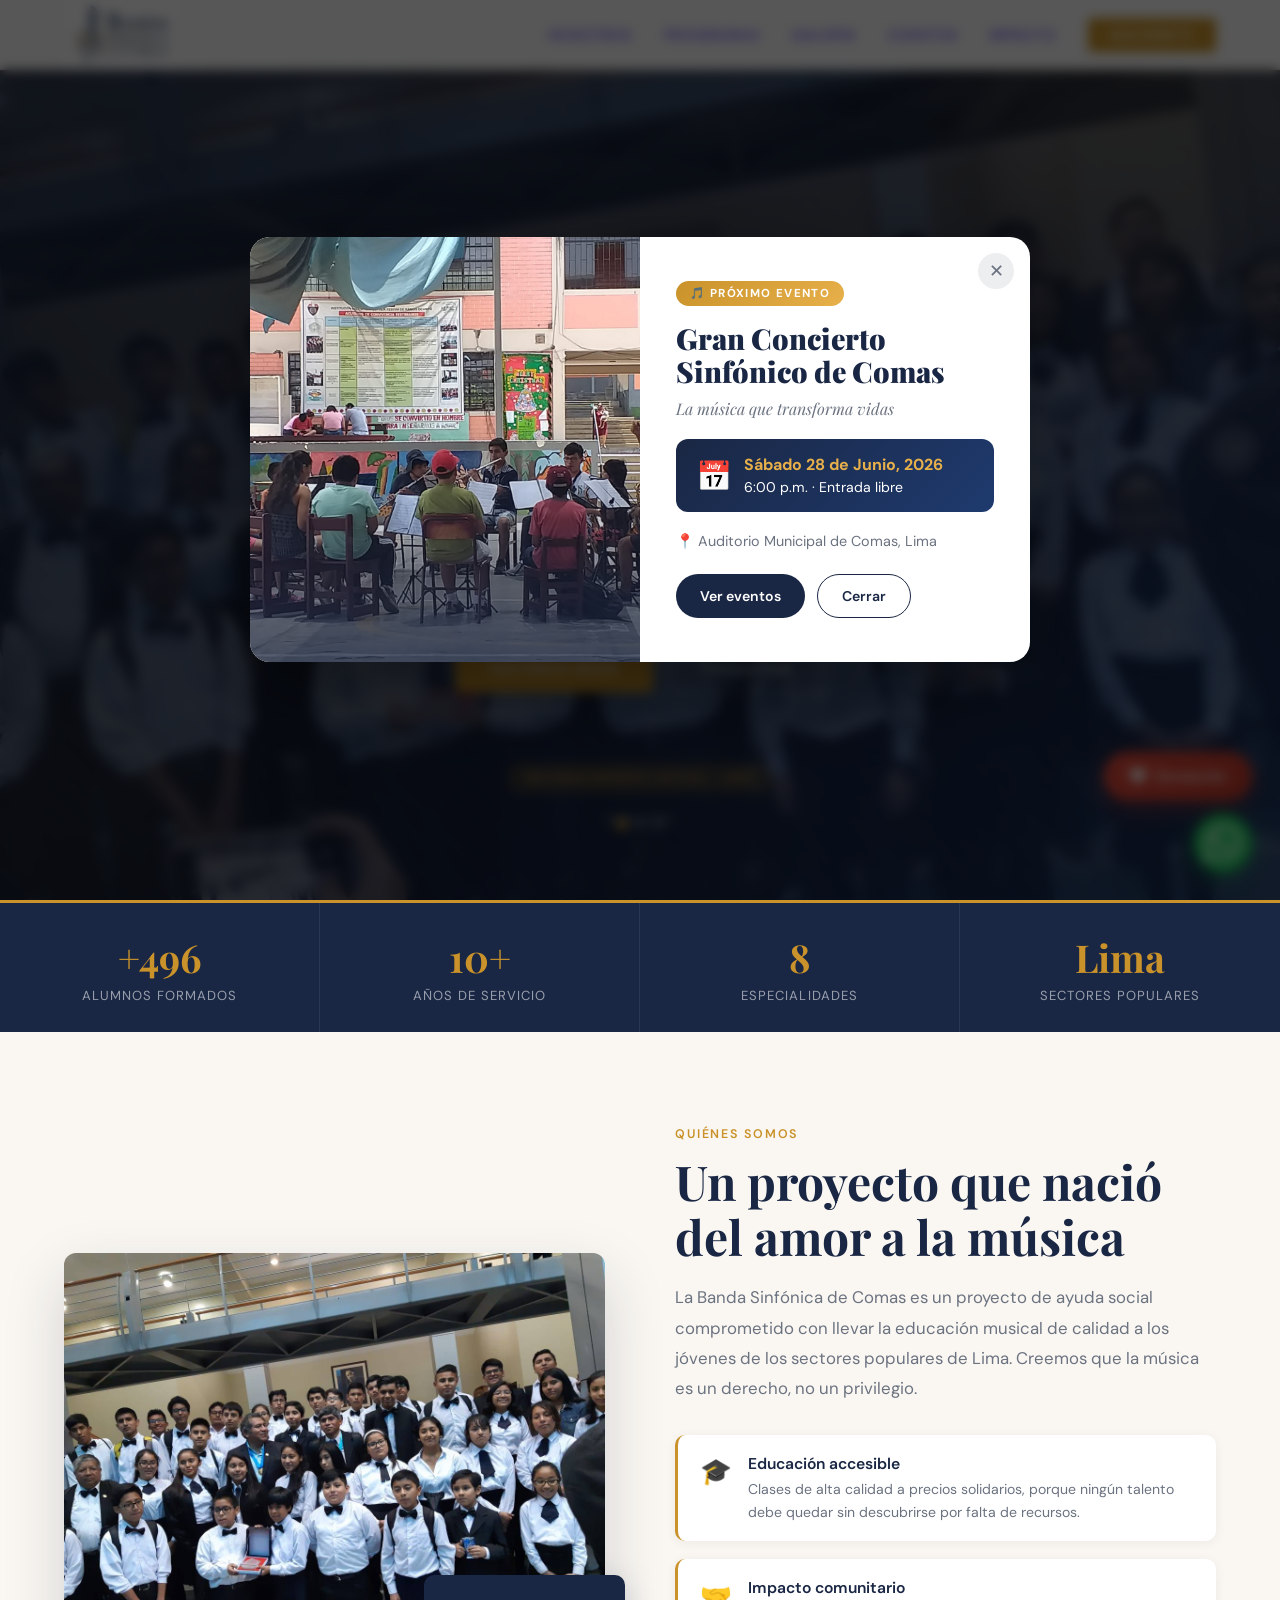
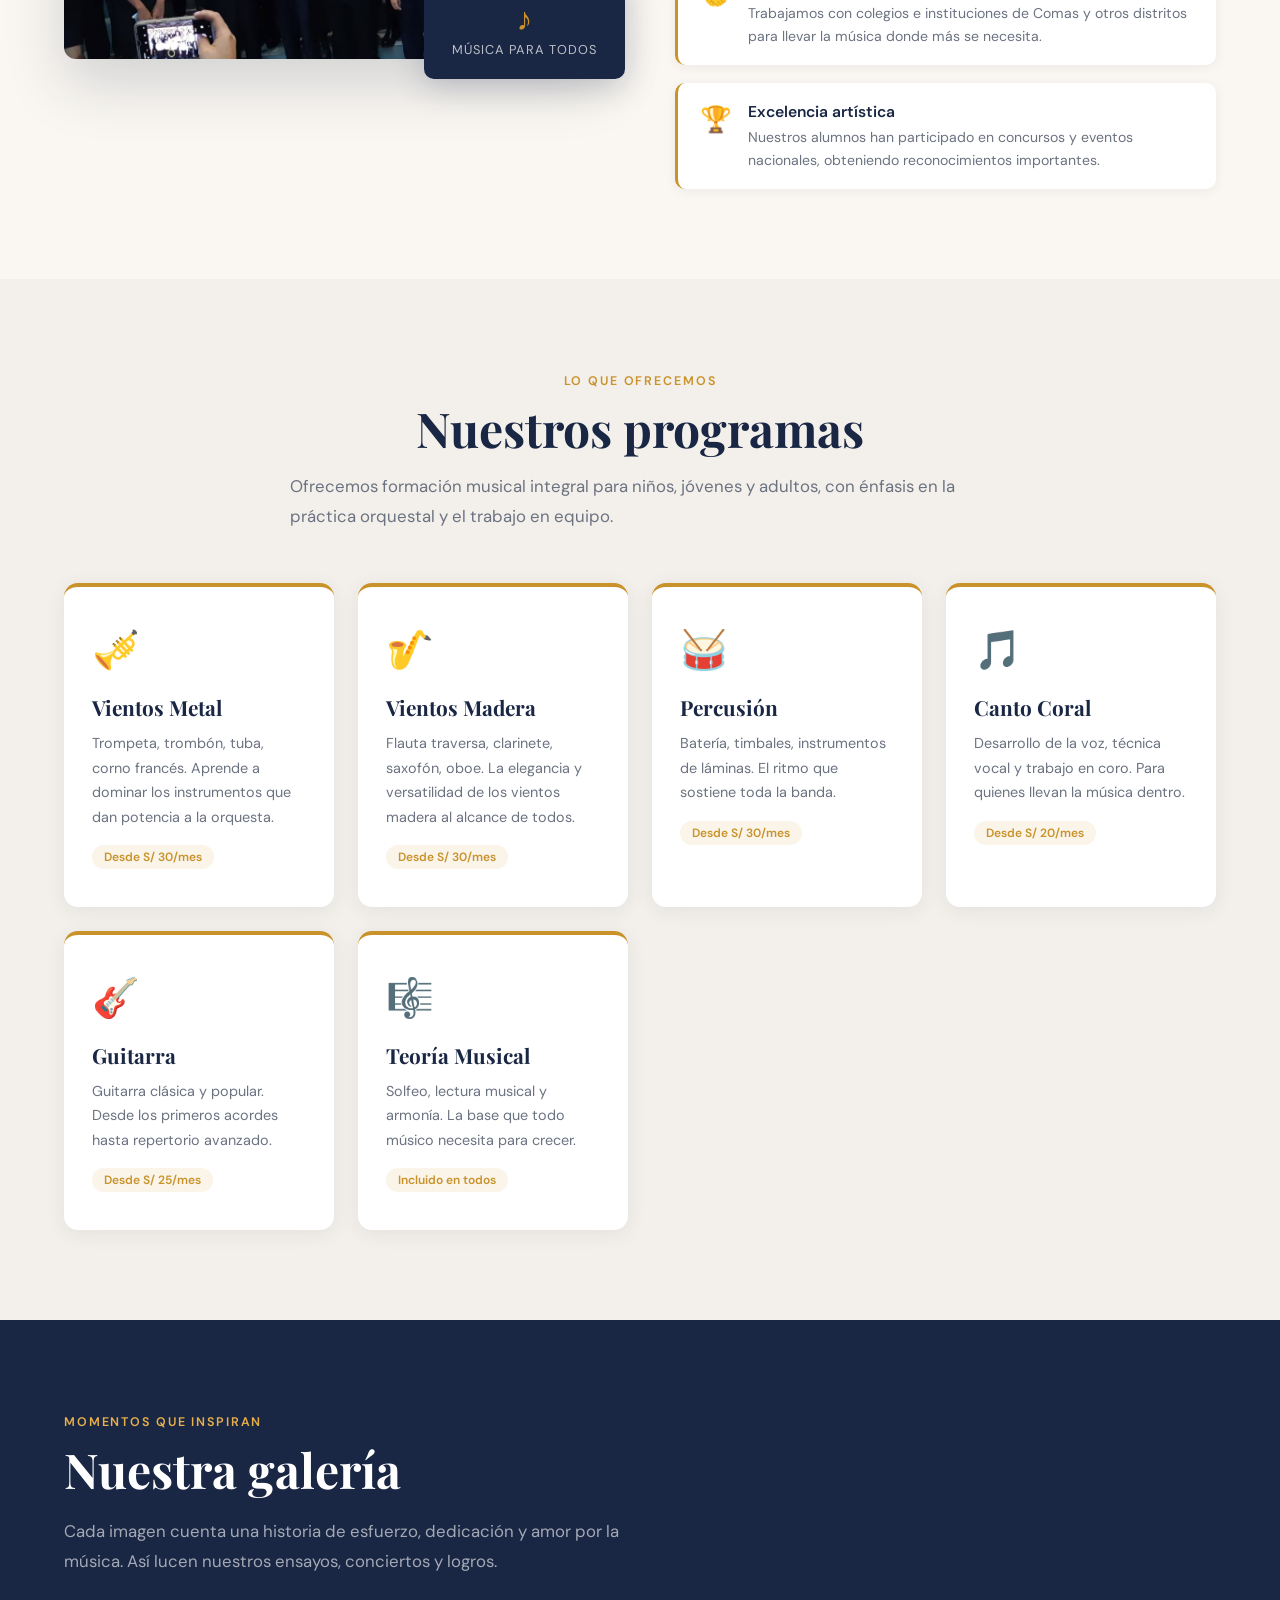
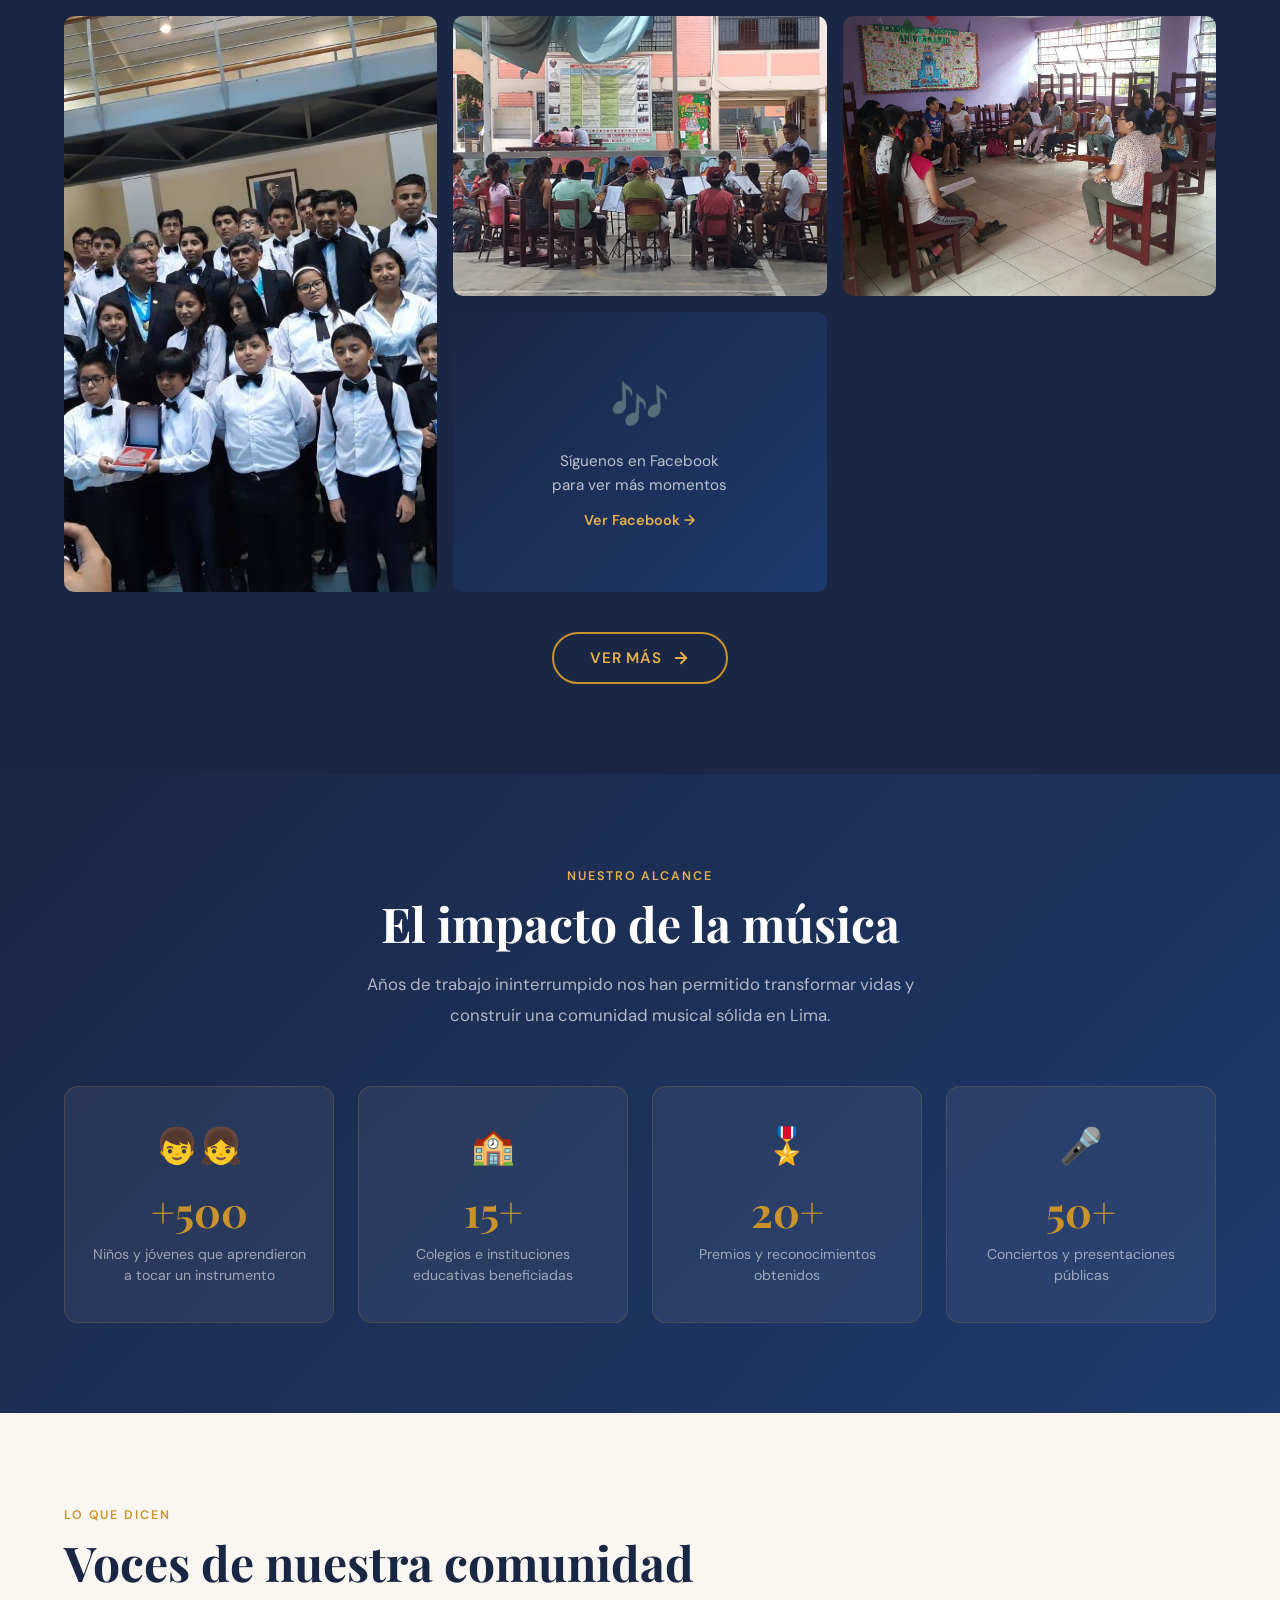
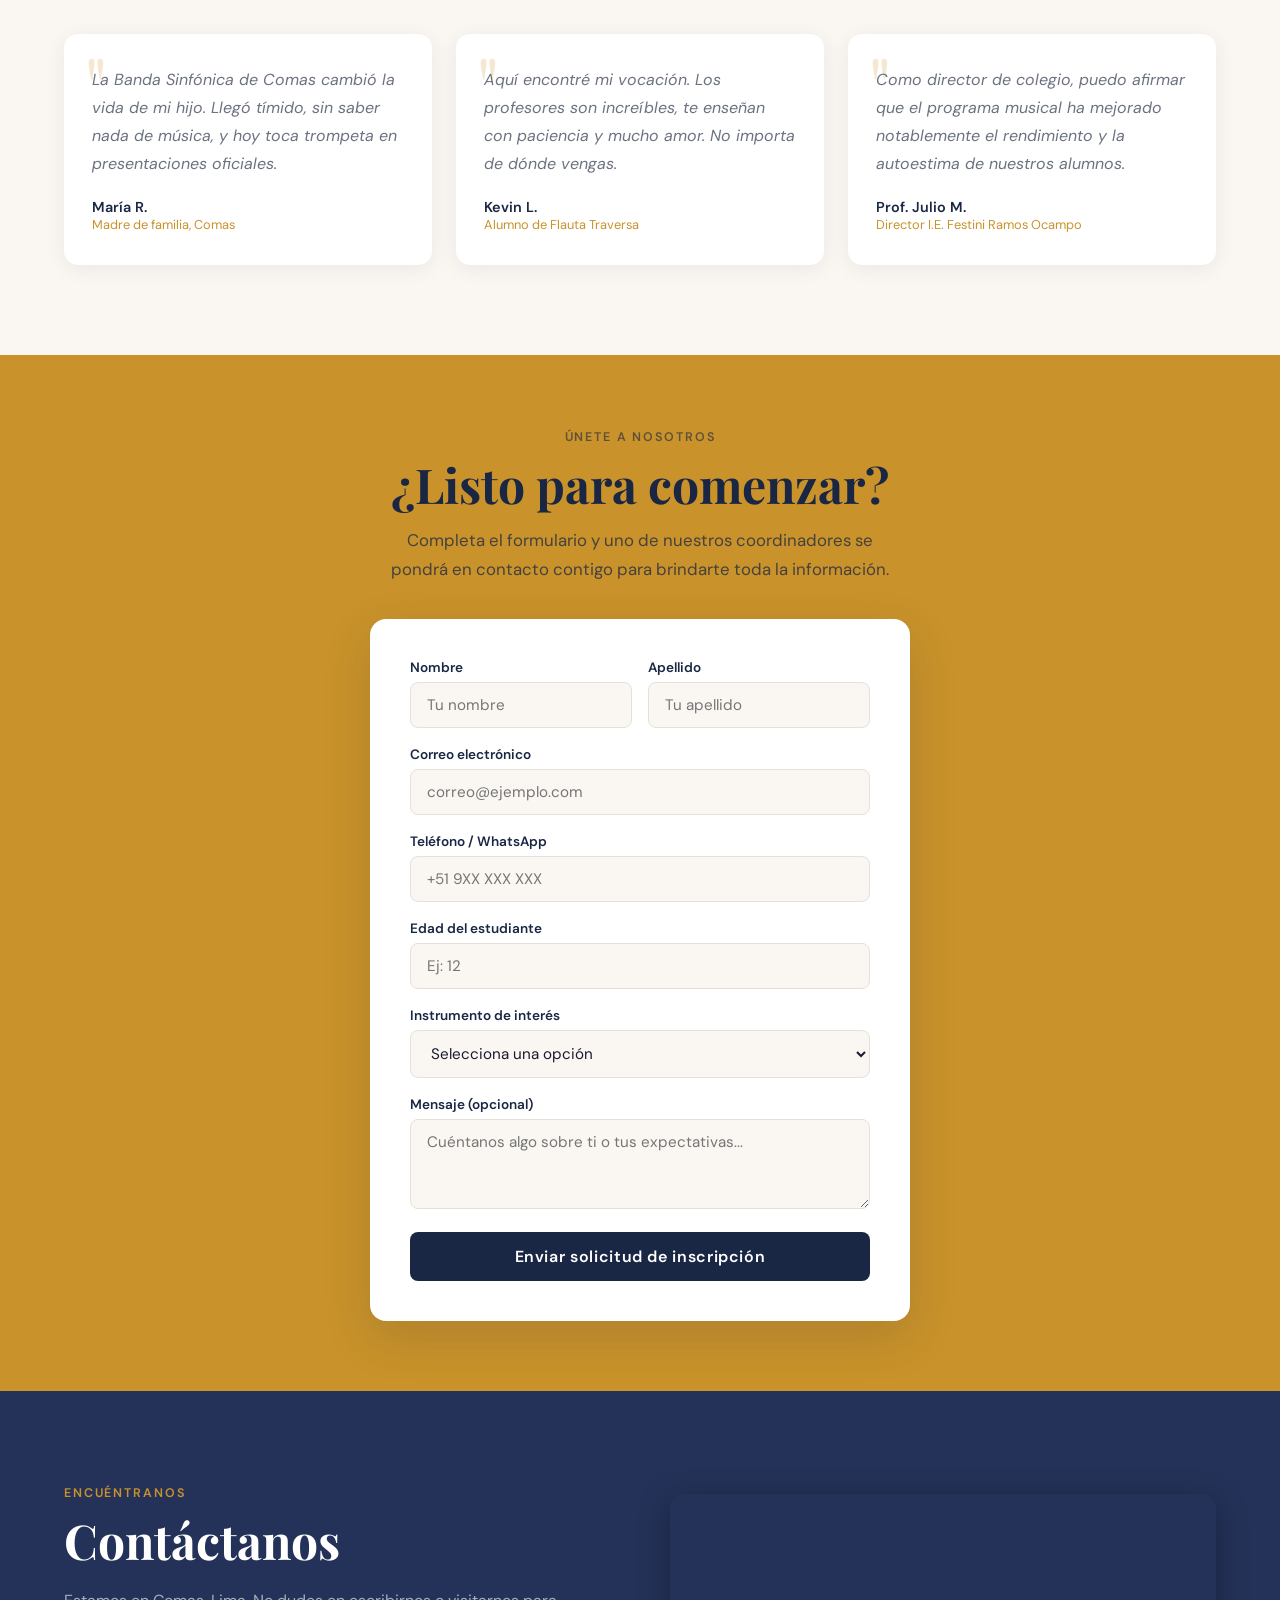
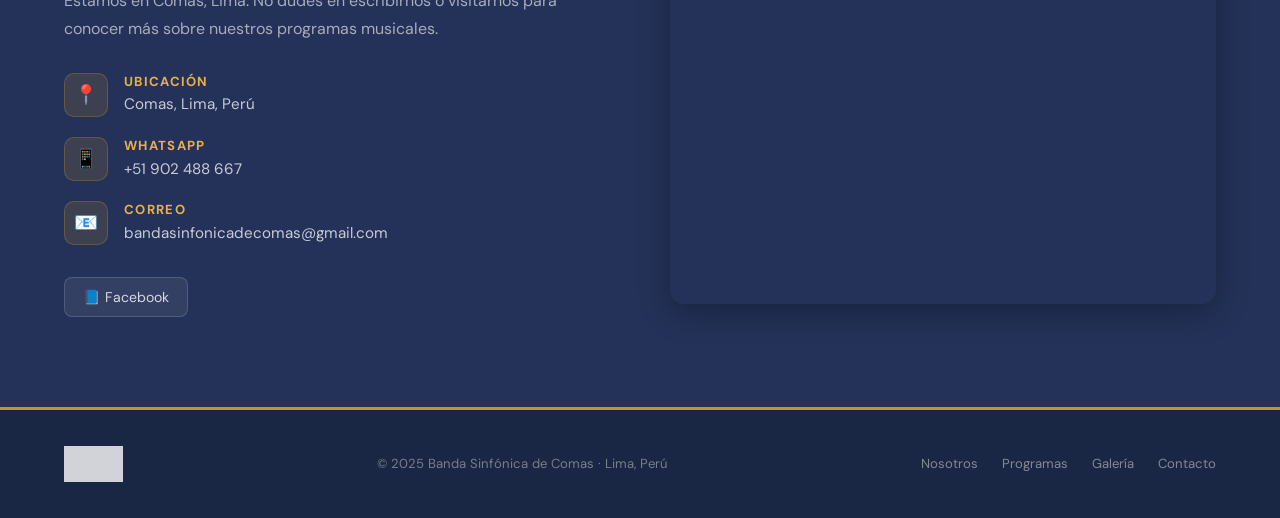
==== commit 3225c028: "Add files via upload" ====
--- a/index_2.html
+++ b/index_2.html
@@ -1105,6 +1105,318 @@
       color: var(--gold-light);
     }
 
+    /* ── GALLERY VER MÁS ── */
+    .gallery-ver-mas {
+      text-align: center;
+      margin-top: 40px;
+    }
+
+    .btn-ver-mas {
+      display: inline-flex;
+      align-items: center;
+      gap: 10px;
+      background: transparent;
+      border: 2px solid var(--gold);
+      color: var(--gold-light);
+      text-decoration: none;
+      padding: 14px 36px;
+      border-radius: 50px;
+      font-weight: 600;
+      font-size: 0.95rem;
+      letter-spacing: 0.05em;
+      text-transform: uppercase;
+      transition: all 0.3s ease;
+    }
+
+    .btn-ver-mas:hover {
+      background: var(--gold);
+      color: #fff;
+      transform: translateY(-2px);
+      box-shadow: 0 8px 24px rgba(201, 146, 42, 0.35);
+    }
+
+    .btn-ver-mas svg {
+      width: 18px;
+      height: 18px;
+      transition: transform 0.3s;
+    }
+
+    .btn-ver-mas:hover svg {
+      transform: translateX(4px);
+    }
+
+    /* ── EVENT POPUP MODAL ── */
+    .event-overlay {
+      position: fixed;
+      inset: 0;
+      background: rgba(0, 0, 0, 0.65);
+      backdrop-filter: blur(6px);
+      z-index: 10000;
+      display: flex;
+      align-items: center;
+      justify-content: center;
+      opacity: 0;
+      animation: overlayFadeIn 0.4s ease forwards;
+    }
+
+    .event-overlay.closing {
+      animation: overlayFadeOut 0.3s ease forwards;
+    }
+
+    .event-modal {
+      background: #fff;
+      border-radius: 20px;
+      max-width: 780px;
+      width: 92%;
+      display: grid;
+      grid-template-columns: 1fr 1fr;
+      overflow: hidden;
+      box-shadow: 0 32px 80px rgba(0, 0, 0, 0.4);
+      transform: translateY(30px) scale(0.95);
+      animation: modalSlideIn 0.5s 0.15s ease forwards;
+      position: relative;
+    }
+
+    .event-overlay.closing .event-modal {
+      animation: modalSlideOut 0.3s ease forwards;
+    }
+
+    .event-modal-img {
+      position: relative;
+      overflow: hidden;
+      min-height: 360px;
+    }
+
+    .event-modal-img img {
+      width: 100%;
+      height: 100%;
+      object-fit: cover;
+      display: block;
+    }
+
+    .event-modal-img::after {
+      content: '';
+      position: absolute;
+      inset: 0;
+      background: linear-gradient(to top, rgba(26, 39, 68, 0.7) 0%, transparent 50%);
+    }
+
+    .event-modal-content {
+      padding: 44px 36px;
+      display: flex;
+      flex-direction: column;
+      justify-content: center;
+      position: relative;
+    }
+
+    .event-modal-badge {
+      display: inline-block;
+      background: linear-gradient(135deg, var(--gold), var(--gold-light));
+      color: #fff;
+      font-size: 0.72rem;
+      font-weight: 700;
+      letter-spacing: 0.12em;
+      text-transform: uppercase;
+      padding: 5px 14px;
+      border-radius: 20px;
+      margin-bottom: 16px;
+      width: fit-content;
+    }
+
+    .event-modal-title {
+      font-family: 'Playfair Display', serif;
+      font-size: 1.8rem;
+      font-weight: 900;
+      color: var(--navy);
+      line-height: 1.15;
+      margin-bottom: 10px;
+    }
+
+    .event-modal-subtitle {
+      font-family: 'Playfair Display', serif;
+      font-size: 1rem;
+      color: var(--gray);
+      font-style: italic;
+      margin-bottom: 20px;
+    }
+
+    .event-modal-date {
+      background: linear-gradient(135deg, var(--navy), #1e3a6e);
+      color: #fff;
+      padding: 14px 20px;
+      border-radius: 12px;
+      margin-bottom: 20px;
+      display: flex;
+      align-items: center;
+      gap: 12px;
+    }
+
+    .event-modal-date .date-icon {
+      font-size: 1.8rem;
+    }
+
+    .event-modal-date .date-info {
+      font-size: 0.88rem;
+      line-height: 1.5;
+    }
+
+    .event-modal-date .date-info strong {
+      display: block;
+      font-size: 1rem;
+      color: var(--gold-light);
+    }
+
+    .event-modal-venue {
+      color: var(--gray);
+      font-size: 0.9rem;
+      margin-bottom: 24px;
+      display: flex;
+      align-items: center;
+      gap: 8px;
+    }
+
+    .event-modal-actions {
+      display: flex;
+      gap: 12px;
+      flex-wrap: wrap;
+    }
+
+    .event-modal-actions .btn-event {
+      display: inline-flex;
+      align-items: center;
+      gap: 8px;
+      padding: 12px 24px;
+      border-radius: 50px;
+      font-weight: 600;
+      font-size: 0.88rem;
+      text-decoration: none;
+      transition: all 0.25s;
+      cursor: pointer;
+      border: none;
+      font-family: inherit;
+    }
+
+    .btn-event-primary {
+      background: var(--navy);
+      color: #fff;
+    }
+
+    .btn-event-primary:hover {
+      background: var(--gold);
+      transform: translateY(-2px);
+      box-shadow: 0 6px 20px rgba(201, 146, 42, 0.35);
+    }
+
+    .btn-event-secondary {
+      background: transparent;
+      border: 1.5px solid var(--navy) !important;
+      color: var(--navy);
+    }
+
+    .btn-event-secondary:hover {
+      background: var(--navy);
+      color: #fff;
+    }
+
+    .event-close {
+      position: absolute;
+      top: 16px;
+      right: 16px;
+      width: 36px;
+      height: 36px;
+      border-radius: 50%;
+      background: rgba(26, 39, 68, 0.08);
+      border: none;
+      cursor: pointer;
+      display: flex;
+      align-items: center;
+      justify-content: center;
+      font-size: 1.1rem;
+      color: var(--gray);
+      transition: all 0.2s;
+      z-index: 5;
+    }
+
+    .event-close:hover {
+      background: var(--navy);
+      color: #fff;
+    }
+
+    /* ── DONATION FLOAT BUTTON ── */
+    .donation-float {
+      position: fixed;
+      bottom: 100px;
+      right: 28px;
+      z-index: 998;
+      display: flex;
+      align-items: center;
+      gap: 0;
+      cursor: pointer;
+      text-decoration: none;
+    }
+
+    .donation-float-btn {
+      display: flex;
+      align-items: center;
+      gap: 8px;
+      background: linear-gradient(135deg, #e74c3c, #c0392b);
+      color: #fff;
+      padding: 14px 24px;
+      border-radius: 50px;
+      font-weight: 700;
+      font-size: 0.88rem;
+      letter-spacing: 0.04em;
+      box-shadow: 0 6px 24px rgba(231, 76, 60, 0.45);
+      transition: all 0.3s ease;
+      animation: donationPulse 2.5s infinite;
+    }
+
+    .donation-float:hover .donation-float-btn {
+      transform: scale(1.08);
+      box-shadow: 0 10px 32px rgba(231, 76, 60, 0.6);
+      animation: none;
+    }
+
+    .donation-float-btn svg {
+      width: 20px;
+      height: 20px;
+      fill: #fff;
+    }
+
+    .donation-tooltip {
+      position: absolute;
+      right: calc(100% + 12px);
+      background: rgba(26, 39, 68, 0.92);
+      color: #fff;
+      font-family: 'DM Sans', sans-serif;
+      font-size: 0.78rem;
+      font-weight: 500;
+      padding: 8px 14px;
+      border-radius: 8px;
+      white-space: nowrap;
+      opacity: 0;
+      pointer-events: none;
+      transform: translateX(8px);
+      transition: opacity 0.2s, transform 0.2s;
+      box-shadow: 0 4px 12px rgba(0, 0, 0, 0.2);
+    }
+
+    .donation-tooltip::after {
+      content: '';
+      position: absolute;
+      right: -6px;
+      top: 50%;
+      transform: translateY(-50%);
+      border: 6px solid transparent;
+      border-left-color: rgba(26, 39, 68, 0.92);
+      border-right: none;
+    }
+
+    .donation-float:hover .donation-tooltip {
+      opacity: 1;
+      transform: translateX(0);
+    }
+
     /* ── ANIMATIONS ── */
     @keyframes fadeUp {
       from {
@@ -1130,6 +1442,44 @@
       }
     }
 
+    @keyframes overlayFadeIn {
+      from { opacity: 0; }
+      to { opacity: 1; }
+    }
+
+    @keyframes overlayFadeOut {
+      from { opacity: 1; }
+      to { opacity: 0; }
+    }
+
+    @keyframes modalSlideIn {
+      from {
+        transform: translateY(30px) scale(0.95);
+        opacity: 0;
+      }
+      to {
+        transform: translateY(0) scale(1);
+        opacity: 1;
+      }
+    }
+
+    @keyframes modalSlideOut {
+      from {
+        transform: translateY(0) scale(1);
+        opacity: 1;
+      }
+      to {
+        transform: translateY(30px) scale(0.9);
+        opacity: 0;
+      }
+    }
+
+    @keyframes donationPulse {
+      0% { box-shadow: 0 6px 24px rgba(231, 76, 60, 0.45); }
+      50% { box-shadow: 0 6px 32px rgba(231, 76, 60, 0.7), 0 0 0 10px rgba(231, 76, 60, 0.1); }
+      100% { box-shadow: 0 6px 24px rgba(231, 76, 60, 0.45); }
+    }
+
     .reveal {
       opacity: 0;
       transform: translateY(28px);
@@ -1206,6 +1556,29 @@
       .footer-links {
         justify-content: center;
         flex-wrap: wrap;
+      }
+
+      .event-modal {
+        grid-template-columns: 1fr;
+        max-width: 95%;
+      }
+
+      .event-modal-img {
+        min-height: 200px;
+        max-height: 220px;
+      }
+
+      .event-modal-content {
+        padding: 28px 24px;
+      }
+
+      .event-modal-title {
+        font-size: 1.4rem;
+      }
+
+      .donation-float-btn {
+        padding: 12px 18px;
+        font-size: 0.82rem;
       }
     }
   </style>
@@ -1222,6 +1595,7 @@
       <li><a href="#nosotros">Nosotros</a></li>
       <li><a href="#programas">Programas</a></li>
       <li><a href="#galeria">Galería</a></li>
+      <li><a href="Eventos.html">Eventos</a></li>
       <li><a href="#impacto">Impacto</a></li>
       <li><a href="#inscripcion" class="nav-cta">Inscríbete</a></li>
     </ul>
@@ -1234,6 +1608,7 @@
     <a href="#nosotros">Nosotros</a>
     <a href="#programas">Programas</a>
     <a href="#galeria">Galería</a>
+    <a href="Eventos.html">Eventos</a>
     <a href="#impacto">Impacto</a>
     <a href="#contacto">Contacto</a>
     <a href="#inscripcion" style="color:var(--gold-light);font-weight:700;">Inscríbete</a>
@@ -1285,19 +1660,19 @@
   <!-- STATS BAR -->
   <div class="stats-bar">
     <div class="stat-item">
-      <div class="stat-num">+500</div>
+      <div class="stat-num" data-target="500" data-prefix="+" data-suffix="">+500</div>
       <div class="stat-label">Alumnos formados</div>
     </div>
     <div class="stat-item">
-      <div class="stat-num">10+</div>
+      <div class="stat-num" data-target="10" data-prefix="" data-suffix="+">10+</div>
       <div class="stat-label">Años de servicio</div>
     </div>
     <div class="stat-item">
-      <div class="stat-num">8</div>
+      <div class="stat-num" data-target="8" data-prefix="" data-suffix="">8</div>
       <div class="stat-label">Especialidades</div>
     </div>
     <div class="stat-item">
-      <div class="stat-num">Lima</div>
+      <div class="stat-num" data-target="0" data-prefix="" data-suffix="">Lima</div>
       <div class="stat-label">Sectores populares</div>
     </div>
   </div>
@@ -1423,6 +1798,12 @@
         </div>
       </div>
     </div>
+    <div class="gallery-ver-mas reveal">
+      <a href="galeria.html" class="btn-ver-mas">
+        Ver más
+        <svg xmlns="http://www.w3.org/2000/svg" viewBox="0 0 24 24" fill="none" stroke="currentColor" stroke-width="2.5" stroke-linecap="round" stroke-linejoin="round"><line x1="5" y1="12" x2="19" y2="12"></line><polyline points="12 5 19 12 12 19"></polyline></svg>
+      </a>
+    </div>
   </section>
 
   <!-- IMPACTO -->
@@ -1584,6 +1965,42 @@
     </div>
   </section>
 
+  <!-- DONATION FLOATING BUTTON -->
+  <a href="donacion.html" class="donation-float" id="donationFloat" aria-label="Donar al proyecto">
+    <span class="donation-tooltip">¡Ayúdanos a seguir transformando vidas!</span>
+    <div class="donation-float-btn">
+      <svg xmlns="http://www.w3.org/2000/svg" viewBox="0 0 24 24"><path d="M12 21.35l-1.45-1.32C5.4 15.36 2 12.28 2 8.5 2 5.42 4.42 3 7.5 3c1.74 0 3.41.81 4.5 2.09C13.09 3.81 14.76 3 16.5 3 19.58 3 22 5.42 22 8.5c0 3.78-3.4 6.86-8.55 11.54L12 21.35z"/></svg>
+      Donación
+    </div>
+  </a>
+
+  <!-- EVENT POPUP MODAL -->
+  <div class="event-overlay" id="eventOverlay">
+    <div class="event-modal">
+      <div class="event-modal-img">
+        <img src="./slide2.jpg" alt="Evento Banda Sinfónica de Comas" />
+      </div>
+      <div class="event-modal-content">
+        <button class="event-close" id="eventClose" aria-label="Cerrar">✕</button>
+        <span class="event-modal-badge">🎵 Próximo Evento</span>
+        <h2 class="event-modal-title">Gran Concierto Sinfónico de Comas</h2>
+        <p class="event-modal-subtitle">La música que transforma vidas</p>
+        <div class="event-modal-date">
+          <div class="date-icon">📅</div>
+          <div class="date-info">
+            <strong>Sábado 28 de Junio, 2026</strong>
+            6:00 p.m. · Entrada libre
+          </div>
+        </div>
+        <div class="event-modal-venue">📍 Auditorio Municipal de Comas, Lima</div>
+        <div class="event-modal-actions">
+          <a href="Eventos.html" class="btn-event btn-event-primary">Ver eventos</a>
+          <button class="btn-event btn-event-secondary" onclick="closeEventPopup()">Cerrar</button>
+        </div>
+      </div>
+    </div>
+  </div>
+
   <!-- FOOTER -->
   <footer>
     <div class="footer-logo">
@@ -1657,6 +2074,82 @@
       }
       alert('¡Gracias, ' + nombre + '! Hemos recibido tu solicitud. Nos pondremos en contacto contigo pronto. 🎵');
     }
+
+    // ── EVENT POPUP ──
+    function closeEventPopup() {
+      const overlay = document.getElementById('eventOverlay');
+      overlay.classList.add('closing');
+      setTimeout(() => {
+        overlay.style.display = 'none';
+      }, 350);
+      sessionStorage.setItem('eventPopupClosed', 'true');
+    }
+
+    // Close popup with X button
+    document.getElementById('eventClose').addEventListener('click', closeEventPopup);
+
+    // Close popup when clicking overlay background
+    document.getElementById('eventOverlay').addEventListener('click', (e) => {
+      if (e.target === e.currentTarget) closeEventPopup();
+    });
+
+    // Close popup with Escape key
+    document.addEventListener('keydown', (e) => {
+      if (e.key === 'Escape') closeEventPopup();
+    });
+
+    // Only show popup once per session
+    if (sessionStorage.getItem('eventPopupClosed') === 'true') {
+      document.getElementById('eventOverlay').style.display = 'none';
+    }
+
+    // ── STATS COUNTER ANIMATION ──
+    const statNums = document.querySelectorAll('.stat-num[data-target]');
+
+    function animateCounter(el) {
+      const target = parseInt(el.dataset.target);
+      if (target === 0) return; // "Lima" - no animation
+      const prefix = el.dataset.prefix || '';
+      const suffix = el.dataset.suffix || '';
+      const duration = 2000;
+      const steps = 60;
+      const increment = target / steps;
+      let current = 0;
+      let step = 0;
+
+      // Easing: ease-out
+      function easeOut(t) { return 1 - Math.pow(1 - t, 3); }
+
+      const interval = setInterval(() => {
+        step++;
+        const progress = easeOut(step / steps);
+        current = Math.round(progress * target);
+        el.textContent = prefix + current + suffix;
+        if (step >= steps) {
+          el.textContent = prefix + target + suffix;
+          clearInterval(interval);
+        }
+      }, duration / steps);
+    }
+
+    // Trigger when stats bar enters viewport
+    const statsBar = document.querySelector('.stats-bar');
+    let statsAnimated = false;
+    const statsObserver = new IntersectionObserver((entries) => {
+      entries.forEach(entry => {
+        if (entry.isIntersecting && !statsAnimated) {
+          statsAnimated = true;
+          statNums.forEach((el, i) => {
+            setTimeout(() => animateCounter(el), i * 150);
+          });
+          statsObserver.disconnect();
+        }
+      });
+    }, { threshold: 0.5 });
+
+    if (statsBar) statsObserver.observe(statsBar);
+
+
   </script>
 </body>
 
